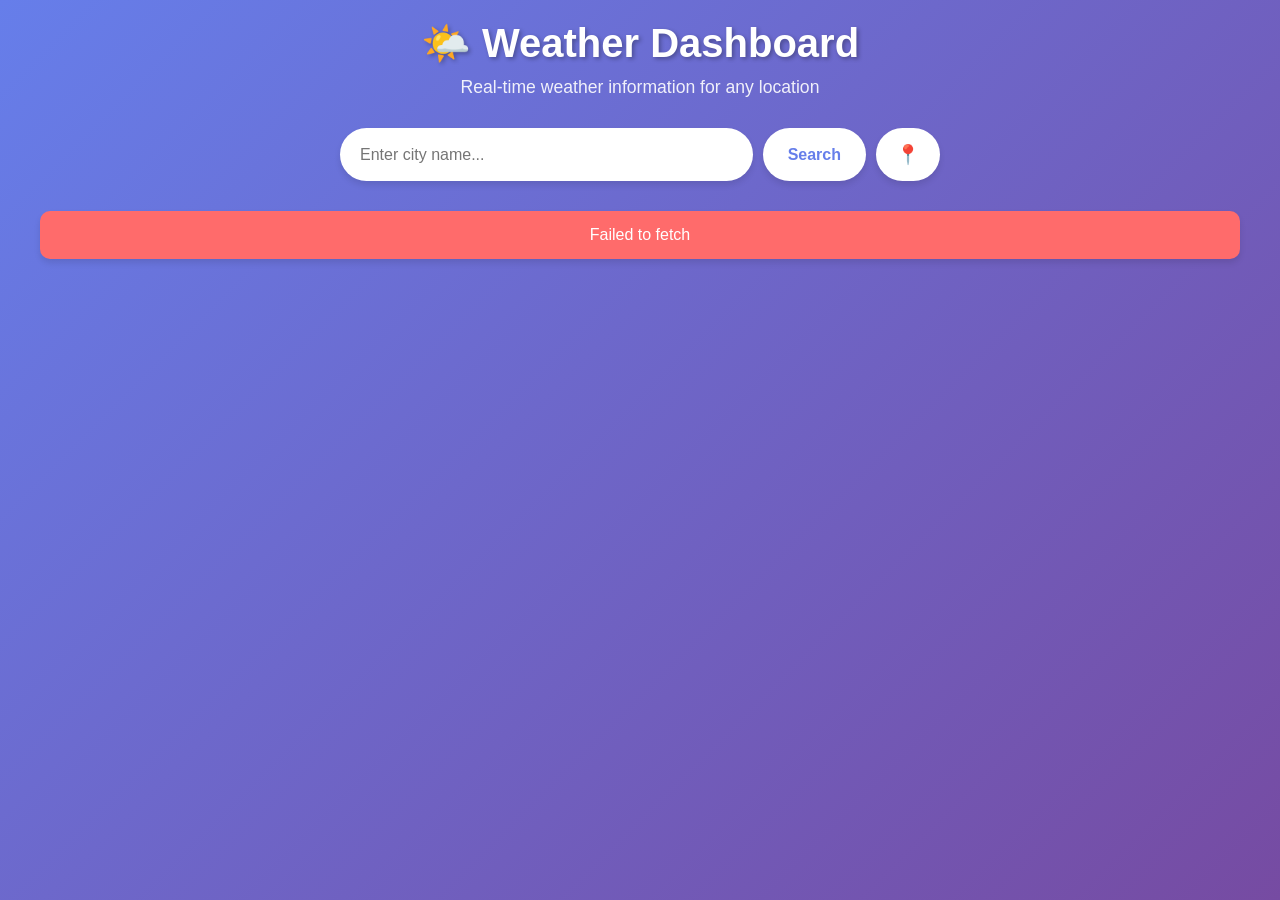
==== index.html @ ef3c66d3 "Title: Implement Weather Web Application with Free API Integration Key features implemented: - New ." ====
<!DOCTYPE html>
<html lang="en">
<head>
    <meta charset="UTF-8">
    <meta name="viewport" content="width=device-width, initial-scale=1.0">
    <title>Weather Web App</title>
    <link rel="stylesheet" href="styles.css">
</head>
<body>
    <div class="container">
        <header>
            <h1>🌤️ Weather Dashboard</h1>
            <p class="subtitle">Real-time weather information for any location</p>
        </header>

        <div class="search-section">
            <div class="search-box">
                <input type="text" id="locationInput" placeholder="Enter city name..." />
                <button id="searchBtn">Search</button>
                <button id="locationBtn" title="Use my location">📍</button>
            </div>
        </div>

        <div id="loading" class="loading hidden">
            <div class="spinner"></div>
            <p>Loading weather data...</p>
        </div>

        <div id="error" class="error-message hidden"></div>

        <div id="weatherData" class="weather-data hidden">
            <!-- Current Weather -->
            <section class="current-weather">
                <h2>Current Weather</h2>
                <div class="weather-card main">
                    <div class="location-info">
                        <h3 id="cityName">--</h3>
                        <p id="countryCode">--</p>
                        <p id="localTime">--</p>
                    </div>
                    <div class="weather-main">
                        <img id="weatherIcon" src="" alt="Weather icon" />
                        <div class="temperature">
                            <span id="temp">--</span>
                            <span class="unit">°C</span>
                        </div>
                        <p id="weatherDesc">--</p>
                    </div>
                    <div class="weather-details">
                        <div class="detail-item">
                            <span class="icon">🌡️</span>
                            <div>
                                <p>Feels Like</p>
                                <strong id="feelsLike">--°C</strong>
                            </div>
                        </div>
                        <div class="detail-item">
                            <span class="icon">💧</span>
                            <div>
                                <p>Humidity</p>
                                <strong id="humidity">--%</strong>
                            </div>
                        </div>
                        <div class="detail-item">
                            <span class="icon">💨</span>
                            <div>
                                <p>Wind Speed</p>
                                <strong id="windSpeed">-- km/h</strong>
                            </div>
                        </div>
                        <div class="detail-item">
                            <span class="icon">🧭</span>
                            <div>
                                <p>Wind Direction</p>
                                <strong id="windDir">--</strong>
                            </div>
                        </div>
                        <div class="detail-item">
                            <span class="icon">🌫️</span>
                            <div>
                                <p>Visibility</p>
                                <strong id="visibility">-- km</strong>
                            </div>
                        </div>
                        <div class="detail-item">
                            <span class="icon">📊</span>
                            <div>
                                <p>Pressure</p>
                                <strong id="pressure">-- hPa</strong>
                            </div>
                        </div>
                        <div class="detail-item">
                            <span class="icon">☁️</span>
                            <div>
                                <p>Cloudiness</p>
                                <strong id="clouds">--%</strong>
                            </div>
                        </div>
                        <div class="detail-item">
                            <span class="icon">🌅</span>
                            <div>
                                <p>Sunrise</p>
                                <strong id="sunrise">--:--</strong>
                            </div>
                        </div>
                        <div class="detail-item">
                            <span class="icon">🌇</span>
                            <div>
                                <p>Sunset</p>
                                <strong id="sunset">--:--</strong>
                            </div>
                        </div>
                    </div>
                </div>
            </section>

            <!-- Hourly Forecast -->
            <section class="forecast-section">
                <h2>Hourly Forecast (Next 24 Hours)</h2>
                <div class="forecast-container" id="hourlyForecast">
                    <!-- Hourly forecast cards will be inserted here -->
                </div>
            </section>

            <!-- Daily Forecast -->
            <section class="forecast-section">
                <h2>7-Day Forecast</h2>
                <div class="daily-forecast" id="dailyForecast">
                    <!-- Daily forecast cards will be inserted here -->
                </div>
            </section>

            <!-- Air Quality -->
            <section class="air-quality-section">
                <h2>Air Quality</h2>
                <div class="weather-card">
                    <div class="aqi-display">
                        <div class="aqi-value" id="aqiValue">--</div>
                        <div class="aqi-info">
                            <p id="aqiCategory">--</p>
                            <p id="aqiDescription">--</p>
                        </div>
                    </div>
                    <div class="pollutants">
                        <div class="pollutant">
                            <span>PM2.5</span>
                            <strong id="pm25">-- μg/m³</strong>
                        </div>
                        <div class="pollutant">
                            <span>PM10</span>
                            <strong id="pm10">-- μg/m³</strong>
                        </div>
                        <div class="pollutant">
                            <span>O₃</span>
                            <strong id="o3">-- μg/m³</strong>
                        </div>
                        <div class="pollutant">
                            <span>NO₂</span>
                            <strong id="no2">-- μg/m³</strong>
                        </div>
                        <div class="pollutant">
                            <span>SO₂</span>
                            <strong id="so2">-- μg/m³</strong>
                        </div>
                        <div class="pollutant">
                            <span>CO</span>
                            <strong id="co">-- μg/m³</strong>
                        </div>
                    </div>
                </div>
            </section>
        </div>
    </div>

    <script src="app.js"></script>
</body>
</html>
---- styles.css ----
* {
    margin: 0;
    padding: 0;
    box-sizing: border-box;
}

body {
    font-family: 'Segoe UI', Tahoma, Geneva, Verdana, sans-serif;
    background: linear-gradient(135deg, #667eea 0%, #764ba2 100%);
    min-height: 100vh;
    padding: 20px;
    color: #333;
}

.container {
    max-width: 1200px;
    margin: 0 auto;
}

header {
    text-align: center;
    color: white;
    margin-bottom: 30px;
}

header h1 {
    font-size: 2.5rem;
    margin-bottom: 10px;
    text-shadow: 2px 2px 4px rgba(0, 0, 0, 0.3);
}

.subtitle {
    font-size: 1.1rem;
    opacity: 0.9;
}

.search-section {
    margin-bottom: 30px;
}

.search-box {
    display: flex;
    gap: 10px;
    max-width: 600px;
    margin: 0 auto;
}

#locationInput {
    flex: 1;
    padding: 15px 20px;
    border: none;
    border-radius: 50px;
    font-size: 1rem;
    outline: none;
    box-shadow: 0 4px 6px rgba(0, 0, 0, 0.1);
}

#locationInput:focus {
    box-shadow: 0 6px 12px rgba(0, 0, 0, 0.15);
}

#searchBtn, #locationBtn {
    padding: 15px 25px;
    border: none;
    border-radius: 50px;
    background: white;
    color: #667eea;
    font-size: 1rem;
    font-weight: bold;
    cursor: pointer;
    transition: all 0.3s ease;
    box-shadow: 0 4px 6px rgba(0, 0, 0, 0.1);
}

#searchBtn:hover, #locationBtn:hover {
    transform: translateY(-2px);
    box-shadow: 0 6px 12px rgba(0, 0, 0, 0.15);
}

#locationBtn {
    padding: 15px 20px;
    font-size: 1.2rem;
}

.loading {
    text-align: center;
    color: white;
    padding: 40px;
}

.spinner {
    width: 50px;
    height: 50px;
    border: 5px solid rgba(255, 255, 255, 0.3);
    border-top-color: white;
    border-radius: 50%;
    animation: spin 1s linear infinite;
    margin: 0 auto 20px;
}

@keyframes spin {
    to { transform: rotate(360deg); }
}

.error-message {
    background: #ff6b6b;
    color: white;
    padding: 15px 20px;
    border-radius: 10px;
    text-align: center;
    margin-bottom: 20px;
    box-shadow: 0 4px 6px rgba(0, 0, 0, 0.1);
}

.hidden {
    display: none !important;
}

.weather-data {
    animation: fadeIn 0.5s ease-in;
}

@keyframes fadeIn {
    from {
        opacity: 0;
        transform: translateY(20px);
    }
    to {
        opacity: 1;
        transform: translateY(0);
    }
}

section {
    margin-bottom: 30px;
}

h2 {
    color: white;
    margin-bottom: 15px;
    font-size: 1.5rem;
    text-shadow: 1px 1px 2px rgba(0, 0, 0, 0.2);
}

.weather-card {
    background: white;
    border-radius: 15px;
    padding: 25px;
    box-shadow: 0 8px 16px rgba(0, 0, 0, 0.2);
}

.weather-card.main {
    display: grid;
    grid-template-columns: 1fr 1fr;
    gap: 20px;
}

.location-info h3 {
    font-size: 1.8rem;
    color: #667eea;
    margin-bottom: 5px;
}

.location-info p {
    color: #666;
    font-size: 0.9rem;
}

.weather-main {
    text-align: center;
    display: flex;
    flex-direction: column;
    align-items: center;
    justify-content: center;
}

.weather-main img {
    width: 100px;
    height: 100px;
}

.temperature {
    font-size: 3rem;
    font-weight: bold;
    color: #333;
}

.temperature .unit {
    font-size: 1.5rem;
    vertical-align: super;
}

#weatherDesc {
    text-transform: capitalize;
    color: #666;
    margin-top: 10px;
}

.weather-details {
    display: grid;
    grid-template-columns: repeat(auto-fit, minmax(150px, 1fr));
    gap: 15px;
    margin-top: 20px;
}

.detail-item {
    display: flex;
    align-items: center;
    gap: 10px;
    padding: 10px;
    background: #f8f9fa;
    border-radius: 10px;
}

.detail-item .icon {
    font-size: 1.5rem;
}

.detail-item p {
    font-size: 0.8rem;
    color: #666;
}

.detail-item strong {
    color: #333;
    font-size: 0.95rem;
}

.forecast-container {
    display: grid;
    grid-template-columns: repeat(auto-fit, minmax(120px, 1fr));
    gap: 15px;
}

.forecast-card {
    background: white;
    border-radius: 10px;
    padding: 15px;
    text-align: center;
    box-shadow: 0 4px 8px rgba(0, 0, 0, 0.1);
}

.forecast-card .time {
    font-size: 0.85rem;
    color: #666;
    margin-bottom: 8px;
}

.forecast-card img {
    width: 50px;
    height: 50px;
}

.forecast-card .temp {
    font-size: 1.2rem;
    font-weight: bold;
    color: #333;
    margin: 8px 0;
}

.forecast-card .desc {
    font-size: 0.75rem;
    color: #666;
    text-transform: capitalize;
}

.daily-forecast {
    display: grid;
    grid-template-columns: repeat(auto-fit, minmax(150px, 1fr));
    gap: 15px;
}

.daily-card {
    background: white;
    border-radius: 10px;
    padding: 15px;
    text-align: center;
    box-shadow: 0 4px 8px rgba(0, 0, 0, 0.1);
}

.daily-card .day {
    font-size: 1rem;
    font-weight: bold;
    color: #667eea;
    margin-bottom: 8px;
}

.daily-card .date {
    font-size: 0.75rem;
    color: #999;
    margin-bottom: 10px;
}

.daily-card img {
    width: 60px;
    height: 60px;
}

.daily-card .temps {
    margin-top: 10px;
}

.daily-card .high {
    font-size: 1.1rem;
    font-weight: bold;
    color: #e74c3c;
}

.daily-card .low {
    font-size: 1rem;
    color: #3498db;
    margin-left: 8px;
}

.daily-card .desc {
    font-size: 0.75rem;
    color: #666;
    text-transform: capitalize;
    margin-top: 5px;
}

.air-quality-section .weather-card {
    display: grid;
    grid-template-columns: 1fr 2fr;
    gap: 20px;
}

.aqi-display {
    display: flex;
    align-items: center;
    gap: 20px;
}

.aqi-value {
    width: 100px;
    height: 100px;
    border-radius: 50%;
    display: flex;
    align-items: center;
    justify-content: center;
    font-size: 2rem;
    font-weight: bold;
    color: white;
    background: #27ae60;
}

.aqi-info p:first-child {
    font-size: 1.2rem;
    font-weight: bold;
    color: #333;
}

.aqi-info p:last-child {
    font-size: 0.85rem;
    color: #666;
}

.pollutants {
    display: grid;
    grid-template-columns: repeat(3, 1fr);
    gap: 10px;
}

.pollutant {
    padding: 10px;
    background: #f8f9fa;
    border-radius: 8px;
    text-align: center;
}

.pollutant span {
    display: block;
    font-size: 0.8rem;
    color: #666;
    margin-bottom: 5px;
}

.pollutant strong {
    font-size: 0.9rem;
    color: #333;
}

@media (max-width: 768px) {
    header h1 {
        font-size: 2rem;
    }

    .search-box {
        flex-wrap: wrap;
    }

    #locationInput {
        width: 100%;
    }

    #searchBtn, #locationBtn {
        flex: 1;
    }

    .weather-card.main {
        grid-template-columns: 1fr;
    }

    .air-quality-section .weather-card {
        grid-template-columns: 1fr;
    }

    .pollutants {
        grid-template-columns: repeat(2, 1fr);
    }
}

@media (max-width: 480px) {
    .weather-details {
        grid-template-columns: repeat(2, 1fr);
    }

    .forecast-container {
        grid-template-columns: repeat(auto-fit, minmax(100px, 1fr));
    }

    .daily-forecast {
        grid-template-columns: repeat(auto-fit, minmax(120px, 1fr));
    }
}
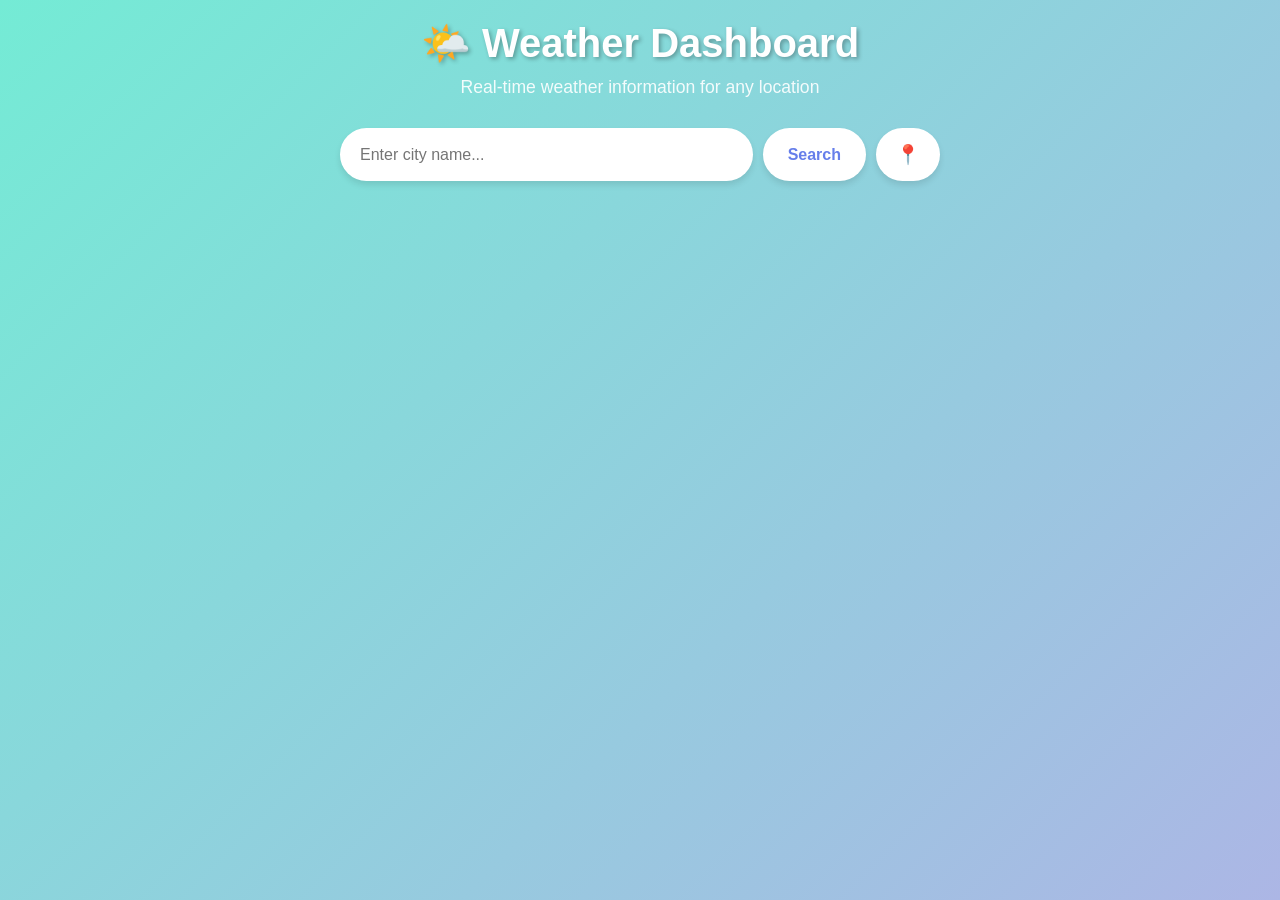
==== commit 9260c30e: "**Dynamic Weather Background Implementation** Key features implemented:  - Added weather background " ====
--- a/index.html
+++ b/index.html
@@ -7,6 +7,9 @@
     <link rel="stylesheet" href="styles.css">
 </head>
 <body>
+    <!-- Weather Background -->
+    <div id="weatherBackground" class="weather-background clear-sky"></div>
+    
     <div class="container">
         <header>
             <h1>🌤️ Weather Dashboard</h1>
--- a/styles.css
+++ b/styles.css
@@ -6,10 +6,136 @@
 
 body {
     font-family: 'Segoe UI', Tahoma, Geneva, Verdana, sans-serif;
-    background: linear-gradient(135deg, #667eea 0%, #764ba2 100%);
     min-height: 100vh;
     padding: 20px;
     color: #333;
+    position: relative;
+    overflow-x: hidden;
+}
+
+/* Weather Background Container */
+.weather-background {
+    position: fixed;
+    top: 0;
+    left: 0;
+    width: 100%;
+    height: 100%;
+    z-index: -1;
+    pointer-events: none;
+    overflow: hidden;
+}
+
+/* Clear Sky Background */
+.weather-background.clear-sky {
+    background: linear-gradient(135deg, #74ebd5 0%, #ACB6E5 100%);
+}
+
+/* Partly Cloudy Background */
+.weather-background.partly-cloudy {
+    background: linear-gradient(135deg, #a1c4fd 0%, #c2e9fb 100%);
+}
+
+/* Overcast/Cloudy Background */
+.weather-background.overcast {
+    background: linear-gradient(135deg, #bdc3c7 0%, #2c3e50 100%);
+}
+
+/* Rainy Background */
+.weather-background.rainy {
+    background: linear-gradient(135deg, #4b6cb7 0%, #182848 100%);
+}
+
+/* Thunderstorm Background */
+.weather-background.thunderstorm {
+    background: linear-gradient(135deg, #232526 0%, #414345 100%);
+}
+
+/* Snowy Background */
+.weather-background.snowy {
+    background: linear-gradient(135deg, #e6dada 0%, #274046 100%);
+}
+
+/* Foggy Background */
+.weather-background.foggy {
+    background: linear-gradient(135deg, #606c88 0%, #3f4c6b 100%);
+}
+
+/* Rain Animation */
+.rain {
+    position: absolute;
+    top: 0;
+    left: 0;
+    width: 100%;
+    height: 100%;
+    pointer-events: none;
+}
+
+.rain-drop {
+    position: absolute;
+    background: rgba(255, 255, 255, 0.4);
+    width: 2px;
+    height: 15px;
+    top: -20px;
+    animation: fall linear infinite;
+}
+
+@keyframes fall {
+    to {
+        transform: translateY(100vh);
+    }
+}
+
+/* Snow Animation */
+.snowflake {
+    position: absolute;
+    background: white;
+    border-radius: 50%;
+    top: -10px;
+    animation: snowfall linear infinite;
+}
+
+@keyframes snowfall {
+    to {
+        transform: translateY(100vh);
+    }
+}
+
+/* Lightning Flash for Thunderstorm */
+.lightning {
+    position: absolute;
+    top: 0;
+    left: 0;
+    width: 100%;
+    height: 100%;
+    background: rgba(255, 255, 255, 0.3);
+    opacity: 0;
+    animation: flash 3s infinite;
+    pointer-events: none;
+}
+
+@keyframes flash {
+    0%, 90%, 100% { opacity: 0; }
+    92%, 94% { opacity: 1; }
+    96% { opacity: 0; }
+    98% { opacity: 0.5; }
+}
+
+/* Clouds Animation for Cloudy Weather */
+.cloud {
+    position: absolute;
+    background: rgba(255, 255, 255, 0.3);
+    border-radius: 50%;
+    filter: blur(20px);
+    animation: float linear infinite;
+}
+
+@keyframes float {
+    from {
+        transform: translateX(-100%);
+    }
+    to {
+        transform: translateX(100vw);
+    }
 }
 
 .container {
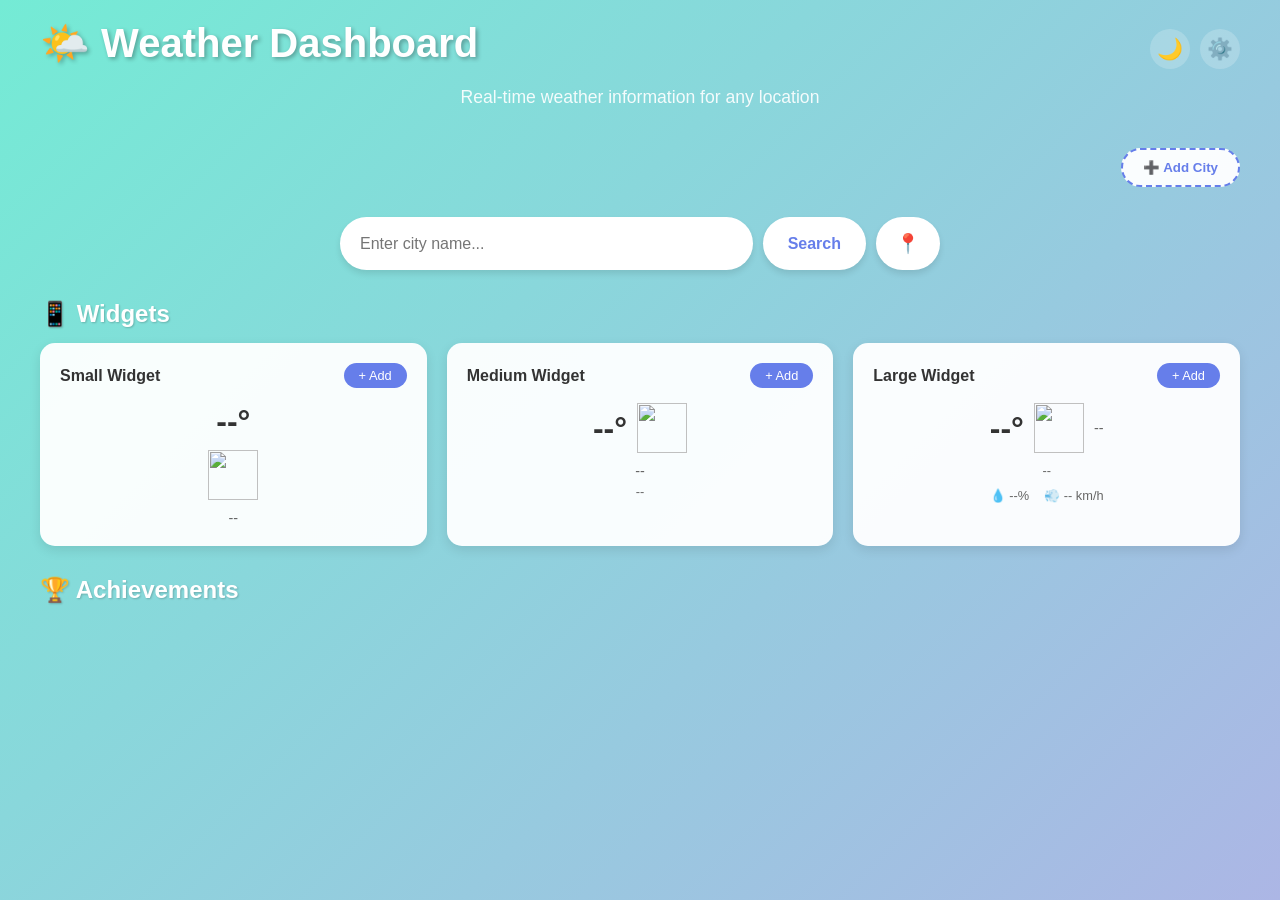
==== commit e25bc26c: "**Enhanced Personalization and User Experience Features** Key features implemented:  - Added dynamic" ====
--- a/index.html
+++ b/index.html
@@ -6,15 +6,29 @@
     <title>Weather Web App</title>
     <link rel="stylesheet" href="styles.css">
 </head>
-<body>
+<body class="light-mode">
     <!-- Weather Background -->
     <div id="weatherBackground" class="weather-background clear-sky"></div>
     
     <div class="container">
         <header>
-            <h1>🌤️ Weather Dashboard</h1>
+            <div class="header-top">
+                <h1>🌤️ Weather Dashboard</h1>
+                <div class="header-actions">
+                    <button id="themeToggle" title="Toggle dark/light mode">🌙</button>
+                    <button id="customizeBtn" title="Customize dashboard">⚙️</button>
+                </div>
+            </div>
             <p class="subtitle">Real-time weather information for any location</p>
         </header>
+
+        <!-- Multi-city Navigation -->
+        <section class="cities-section">
+            <div class="cities-container" id="citiesContainer">
+                <!-- Saved cities will be inserted here -->
+            </div>
+            <button id="addCityBtn" class="add-city-btn" title="Add new city">➕ Add City</button>
+        </section>
 
         <div class="search-section">
             <div class="search-box">
@@ -24,6 +38,74 @@
             </div>
         </div>
 
+        <!-- Customization Panel -->
+        <div id="customizePanel" class="customize-panel hidden">
+            <h3>🎨 Customize Your Dashboard</h3>
+            <p class="customize-hint">Drag and drop cards to reorder, toggle visibility</p>
+            <div class="cards-grid" id="cardsGrid">
+                <!-- Cards for customization will be inserted here -->
+            </div>
+            <div class="customize-actions">
+                <button id="saveCustomizeBtn" class="primary-btn">Save Layout</button>
+                <button id="resetLayoutBtn" class="secondary-btn">Reset to Default</button>
+                <button id="closeCustomizeBtn" class="secondary-btn">Close</button>
+            </div>
+        </div>
+
+        <!-- Widget Preview Section -->
+        <section class="widgets-section" id="widgetsSection">
+            <h2>📱 Widgets</h2>
+            <div class="widgets-container">
+                <div class="widget-card widget-small" data-widget="small">
+                    <div class="widget-header">
+                        <span class="widget-title">Small Widget</span>
+                        <button class="widget-add-btn" data-size="small">+ Add</button>
+                    </div>
+                    <div class="widget-content">
+                        <span class="widget-temp" id="widgetTempSmall">--°</span>
+                        <img class="widget-icon" id="widgetIconSmall" src="" alt="" />
+                        <span class="widget-city" id="widgetCitySmall">--</span>
+                    </div>
+                </div>
+                <div class="widget-card widget-medium" data-widget="medium">
+                    <div class="widget-header">
+                        <span class="widget-title">Medium Widget</span>
+                        <button class="widget-add-btn" data-size="medium">+ Add</button>
+                    </div>
+                    <div class="widget-content">
+                        <div class="widget-main">
+                            <span class="widget-temp" id="widgetTempMedium">--°</span>
+                            <img class="widget-icon" id="widgetIconMedium" src="" alt="" />
+                        </div>
+                        <div class="widget-details">
+                            <span class="widget-city" id="widgetCityMedium">--</span>
+                            <span class="widget-desc" id="widgetDescMedium">--</span>
+                        </div>
+                    </div>
+                </div>
+                <div class="widget-card widget-large" data-widget="large">
+                    <div class="widget-header">
+                        <span class="widget-title">Large Widget</span>
+                        <button class="widget-add-btn" data-size="large">+ Add</button>
+                    </div>
+                    <div class="widget-content">
+                        <div class="widget-main">
+                            <span class="widget-temp" id="widgetTempLarge">--°</span>
+                            <img class="widget-icon" id="widgetIconLarge" src="" alt="" />
+                            <span class="widget-city" id="widgetCityLarge">--</span>
+                        </div>
+                        <div class="widget-details-full">
+                            <span class="widget-desc" id="widgetDescLarge">--</span>
+                            <div class="widget-stats">
+                                <span>💧 <span id="widgetHumidityLarge">--%</span></span>
+                                <span>💨 <span id="widgetWindLarge">-- km/h</span></span>
+                            </div>
+                        </div>
+                    </div>
+                </div>
+            </div>
+        </section>
+
         <div id="loading" class="loading hidden">
             <div class="spinner"></div>
             <p>Loading weather data...</p>
@@ -31,9 +113,17 @@
 
         <div id="error" class="error-message hidden"></div>
 
+        <!-- Achievements/Badges Section -->
+        <section class="achievements-section" id="achievementsSection">
+            <h2>🏆 Achievements</h2>
+            <div class="badges-container" id="badgesContainer">
+                <!-- Badges will be inserted here -->
+            </div>
+        </section>
+
         <div id="weatherData" class="weather-data hidden">
             <!-- Current Weather -->
-            <section class="current-weather">
+            <section class="current-weather card-section" data-card="current">
                 <h2>Current Weather</h2>
                 <div class="weather-card main">
                     <div class="location-info">
@@ -48,6 +138,7 @@
                             <span class="unit">°C</span>
                         </div>
                         <p id="weatherDesc">--</p>
+                        <p class="funny-desc" id="funnyDesc"></p>
                     </div>
                     <div class="weather-details">
                         <div class="detail-item">
@@ -118,7 +209,7 @@
             </section>
 
             <!-- Hourly Forecast -->
-            <section class="forecast-section">
+            <section class="forecast-section card-section" data-card="hourly">
                 <h2>Hourly Forecast (Next 24 Hours)</h2>
                 <div class="forecast-container" id="hourlyForecast">
                     <!-- Hourly forecast cards will be inserted here -->
@@ -126,7 +217,7 @@
             </section>
 
             <!-- Daily Forecast -->
-            <section class="forecast-section">
+            <section class="forecast-section card-section" data-card="daily">
                 <h2>7-Day Forecast</h2>
                 <div class="daily-forecast" id="dailyForecast">
                     <!-- Daily forecast cards will be inserted here -->
@@ -134,7 +225,7 @@
             </section>
 
             <!-- Air Quality -->
-            <section class="air-quality-section">
+            <section class="air-quality-section card-section" data-card="aqi">
                 <h2>Air Quality</h2>
                 <div class="weather-card">
                     <div class="aqi-display">
@@ -175,6 +266,18 @@
         </div>
     </div>
 
+    <!-- Add City Modal -->
+    <div id="addCityModal" class="modal hidden">
+        <div class="modal-content">
+            <h3>🌍 Add New City</h3>
+            <input type="text" id="newCityInput" placeholder="Enter city name..." />
+            <div class="modal-actions">
+                <button id="confirmAddCityBtn" class="primary-btn">Add City</button>
+                <button id="cancelAddCityBtn" class="secondary-btn">Cancel</button>
+            </div>
+        </div>
+    </div>
+
     <script src="app.js"></script>
 </body>
 </html>
--- a/styles.css
+++ b/styles.css
@@ -4,13 +4,35 @@
     box-sizing: border-box;
 }
 
+:root {
+    --bg-primary: #f5f7fa;
+    --text-primary: #333;
+    --text-secondary: #666;
+    --card-bg: rgba(255, 255, 255, 0.95);
+    --shadow-color: rgba(0, 0, 0, 0.1);
+    --header-text: white;
+    --accent-color: #667eea;
+}
+
+body.dark-mode {
+    --bg-primary: #1a1a2e;
+    --text-primary: #eee;
+    --text-secondary: #aaa;
+    --card-bg: rgba(30, 30, 50, 0.95);
+    --shadow-color: rgba(0, 0, 0, 0.3);
+    --header-text: #fff;
+    --accent-color: #a8b4f0;
+}
+
 body {
     font-family: 'Segoe UI', Tahoma, Geneva, Verdana, sans-serif;
     min-height: 100vh;
     padding: 20px;
-    color: #333;
+    color: var(--text-primary);
     position: relative;
     overflow-x: hidden;
+    background: var(--bg-primary);
+    transition: background 0.3s ease, color 0.3s ease;
 }
 
 /* Weather Background Container */
@@ -549,3 +571,522 @@
         grid-template-columns: repeat(auto-fit, minmax(120px, 1fr));
     }
 }
+
+/* Header with theme toggle */
+.header-top {
+    display: flex;
+    justify-content: space-between;
+    align-items: center;
+    margin-bottom: 10px;
+}
+
+.header-actions {
+    display: flex;
+    gap: 10px;
+}
+
+#themeToggle, #customizeBtn {
+    background: rgba(255, 255, 255, 0.2);
+    border: none;
+    border-radius: 50%;
+    width: 40px;
+    height: 40px;
+    font-size: 1.3rem;
+    cursor: pointer;
+    transition: all 0.3s ease;
+    display: flex;
+    align-items: center;
+    justify-content: center;
+}
+
+#themeToggle:hover, #customizeBtn:hover {
+    background: rgba(255, 255, 255, 0.4);
+    transform: scale(1.1);
+}
+
+/* Cities Section - Multi-city navigation */
+.cities-section {
+    display: flex;
+    align-items: center;
+    gap: 15px;
+    margin-bottom: 20px;
+    overflow-x: auto;
+    padding: 10px 0;
+}
+
+.cities-container {
+    display: flex;
+    gap: 10px;
+    flex: 1;
+}
+
+.city-chip {
+    background: var(--card-bg);
+    padding: 10px 20px;
+    border-radius: 25px;
+    cursor: pointer;
+    transition: all 0.3s ease;
+    white-space: nowrap;
+    box-shadow: 0 2px 8px var(--shadow-color);
+    border: 2px solid transparent;
+}
+
+.city-chip:hover {
+    transform: translateY(-2px);
+    box-shadow: 0 4px 12px var(--shadow-color);
+}
+
+.city-chip.active {
+    background: var(--accent-color);
+    color: white;
+    border-color: white;
+}
+
+.city-chip .remove-city {
+    margin-left: 8px;
+    opacity: 0.6;
+    cursor: pointer;
+    font-size: 0.9rem;
+}
+
+.city-chip .remove-city:hover {
+    opacity: 1;
+}
+
+.add-city-btn {
+    background: var(--card-bg);
+    border: 2px dashed var(--accent-color);
+    border-radius: 25px;
+    padding: 10px 20px;
+    cursor: pointer;
+    transition: all 0.3s ease;
+    white-space: nowrap;
+    color: var(--accent-color);
+    font-weight: bold;
+}
+
+.add-city-btn:hover {
+    background: var(--accent-color);
+    color: white;
+}
+
+/* Customize Panel */
+.customize-panel {
+    background: var(--card-bg);
+    border-radius: 15px;
+    padding: 25px;
+    margin-bottom: 30px;
+    box-shadow: 0 8px 16px var(--shadow-color);
+}
+
+.customize-panel h3 {
+    color: var(--text-primary);
+    margin-bottom: 10px;
+}
+
+.customize-hint {
+    color: var(--text-secondary);
+    margin-bottom: 20px;
+    font-size: 0.9rem;
+}
+
+.cards-grid {
+    display: grid;
+    grid-template-columns: repeat(auto-fill, minmax(200px, 1fr));
+    gap: 15px;
+    margin-bottom: 20px;
+}
+
+.card-option {
+    background: var(--bg-primary);
+    border: 2px solid var(--accent-color);
+    border-radius: 10px;
+    padding: 15px;
+    cursor: move;
+    display: flex;
+    justify-content: space-between;
+    align-items: center;
+    transition: all 0.3s ease;
+}
+
+.card-option:hover {
+    transform: translateY(-2px);
+    box-shadow: 0 4px 12px var(--shadow-color);
+}
+
+.card-option.dragging {
+    opacity: 0.5;
+    transform: rotate(5deg);
+}
+
+.card-option input[type="checkbox"] {
+    width: 20px;
+    height: 20px;
+    cursor: pointer;
+}
+
+.customize-actions {
+    display: flex;
+    gap: 10px;
+    justify-content: center;
+}
+
+.primary-btn, .secondary-btn {
+    padding: 12px 25px;
+    border-radius: 25px;
+    border: none;
+    cursor: pointer;
+    font-weight: bold;
+    transition: all 0.3s ease;
+}
+
+.primary-btn {
+    background: var(--accent-color);
+    color: white;
+}
+
+.primary-btn:hover {
+    transform: translateY(-2px);
+    box-shadow: 0 4px 12px var(--shadow-color);
+}
+
+.secondary-btn {
+    background: var(--bg-primary);
+    color: var(--text-primary);
+    border: 2px solid var(--accent-color);
+}
+
+.secondary-btn:hover {
+    background: var(--accent-color);
+    color: white;
+}
+
+/* Widgets Section */
+.widgets-section {
+    margin-bottom: 30px;
+}
+
+.widgets-container {
+    display: grid;
+    grid-template-columns: repeat(auto-fit, minmax(250px, 1fr));
+    gap: 20px;
+}
+
+.widget-card {
+    background: var(--card-bg);
+    border-radius: 15px;
+    padding: 20px;
+    box-shadow: 0 4px 12px var(--shadow-color);
+    transition: all 0.3s ease;
+}
+
+.widget-card:hover {
+    transform: translateY(-5px);
+    box-shadow: 0 8px 20px var(--shadow-color);
+}
+
+.widget-header {
+    display: flex;
+    justify-content: space-between;
+    align-items: center;
+    margin-bottom: 15px;
+}
+
+.widget-title {
+    font-weight: bold;
+    color: var(--text-primary);
+}
+
+.widget-add-btn {
+    background: var(--accent-color);
+    color: white;
+    border: none;
+    border-radius: 15px;
+    padding: 5px 15px;
+    cursor: pointer;
+    font-size: 0.8rem;
+    transition: all 0.3s ease;
+}
+
+.widget-add-btn:hover {
+    transform: scale(1.1);
+}
+
+.widget-content {
+    display: flex;
+    flex-direction: column;
+    align-items: center;
+    gap: 10px;
+}
+
+.widget-temp {
+    font-size: 2rem;
+    font-weight: bold;
+    color: var(--text-primary);
+}
+
+.widget-icon {
+    width: 50px;
+    height: 50px;
+}
+
+.widget-city {
+    color: var(--text-secondary);
+    font-size: 0.9rem;
+}
+
+.widget-desc {
+    color: var(--text-secondary);
+    font-size: 0.8rem;
+}
+
+.widget-main {
+    display: flex;
+    align-items: center;
+    gap: 10px;
+}
+
+.widget-details {
+    display: flex;
+    flex-direction: column;
+    align-items: center;
+    gap: 5px;
+}
+
+.widget-details-full {
+    display: flex;
+    flex-direction: column;
+    align-items: center;
+    gap: 10px;
+    width: 100%;
+}
+
+.widget-stats {
+    display: flex;
+    gap: 15px;
+    font-size: 0.8rem;
+    color: var(--text-secondary);
+}
+
+/* Achievements Section */
+.achievements-section {
+    margin-bottom: 30px;
+}
+
+.badges-container {
+    display: flex;
+    flex-wrap: wrap;
+    gap: 15px;
+}
+
+.badge {
+    background: var(--card-bg);
+    border-radius: 50%;
+    width: 80px;
+    height: 80px;
+    display: flex;
+    flex-direction: column;
+    align-items: center;
+    justify-content: center;
+    box-shadow: 0 4px 12px var(--shadow-color);
+    transition: all 0.3s ease;
+    position: relative;
+}
+
+.badge.locked {
+    opacity: 0.4;
+    filter: grayscale(100%);
+}
+
+.badge:hover {
+    transform: scale(1.1) rotate(5deg);
+}
+
+.badge-icon {
+    font-size: 2rem;
+}
+
+.badge-name {
+    font-size: 0.6rem;
+    color: var(--text-secondary);
+    text-align: center;
+    margin-top: 5px;
+}
+
+.badge-tooltip {
+    position: absolute;
+    bottom: -40px;
+    left: 50%;
+    transform: translateX(-50%);
+    background: var(--card-bg);
+    padding: 8px 12px;
+    border-radius: 8px;
+    font-size: 0.75rem;
+    white-space: nowrap;
+    box-shadow: 0 4px 12px var(--shadow-color);
+    opacity: 0;
+    pointer-events: none;
+    transition: opacity 0.3s ease;
+}
+
+.badge:hover .badge-tooltip {
+    opacity: 1;
+}
+
+/* Funny Description */
+.funny-desc {
+    font-style: italic;
+    color: var(--text-secondary);
+    margin-top: 10px;
+    font-size: 0.9rem;
+}
+
+/* Modal */
+.modal {
+    position: fixed;
+    top: 0;
+    left: 0;
+    width: 100%;
+    height: 100%;
+    background: rgba(0, 0, 0, 0.5);
+    display: flex;
+    align-items: center;
+    justify-content: center;
+    z-index: 1000;
+}
+
+.modal-content {
+    background: var(--card-bg);
+    border-radius: 15px;
+    padding: 30px;
+    max-width: 400px;
+    width: 90%;
+    box-shadow: 0 8px 32px var(--shadow-color);
+}
+
+.modal-content h3 {
+    color: var(--text-primary);
+    margin-bottom: 20px;
+}
+
+.modal-content input {
+    width: 100%;
+    padding: 12px 20px;
+    border: 2px solid var(--accent-color);
+    border-radius: 25px;
+    font-size: 1rem;
+    margin-bottom: 20px;
+    background: var(--bg-primary);
+    color: var(--text-primary);
+}
+
+.modal-actions {
+    display: flex;
+    gap: 10px;
+    justify-content: center;
+}
+
+/* Card sections for customization */
+.card-section {
+    transition: all 0.3s ease;
+}
+
+.card-section.hidden-card {
+    display: none;
+}
+
+/* Update weather card styles to use CSS variables */
+.weather-card {
+    background: var(--card-bg);
+    border-radius: 15px;
+    padding: 25px;
+    box-shadow: 0 8px 16px var(--shadow-color);
+}
+
+h2 {
+    color: var(--header-text);
+}
+
+.detail-item {
+    background: var(--bg-primary);
+}
+
+.detail-item p {
+    color: var(--text-secondary);
+}
+
+.detail-item strong {
+    color: var(--text-primary);
+}
+
+.forecast-card {
+    background: var(--card-bg);
+}
+
+.forecast-card .time {
+    color: var(--text-secondary);
+}
+
+.forecast-card .temp {
+    color: var(--text-primary);
+}
+
+.forecast-card .desc {
+    color: var(--text-secondary);
+}
+
+.daily-card {
+    background: var(--card-bg);
+}
+
+.daily-card .day {
+    color: var(--accent-color);
+}
+
+.daily-card .date {
+    color: var(--text-secondary);
+}
+
+.daily-card .desc {
+    color: var(--text-secondary);
+}
+
+.pollutant {
+    background: var(--bg-primary);
+}
+
+.pollutant span {
+    color: var(--text-secondary);
+}
+
+.pollutant strong {
+    color: var(--text-primary);
+}
+
+.aqi-info p:first-child {
+    color: var(--text-primary);
+}
+
+.aqi-info p:last-child {
+    color: var(--text-secondary);
+}
+
+/* Responsive adjustments */
+@media (max-width: 768px) {
+    .header-top {
+        flex-direction: column;
+        gap: 10px;
+    }
+    
+    .cities-section {
+        flex-wrap: wrap;
+    }
+    
+    .widgets-container {
+        grid-template-columns: 1fr;
+    }
+    
+    .cards-grid {
+        grid-template-columns: 1fr;
+    }
+}
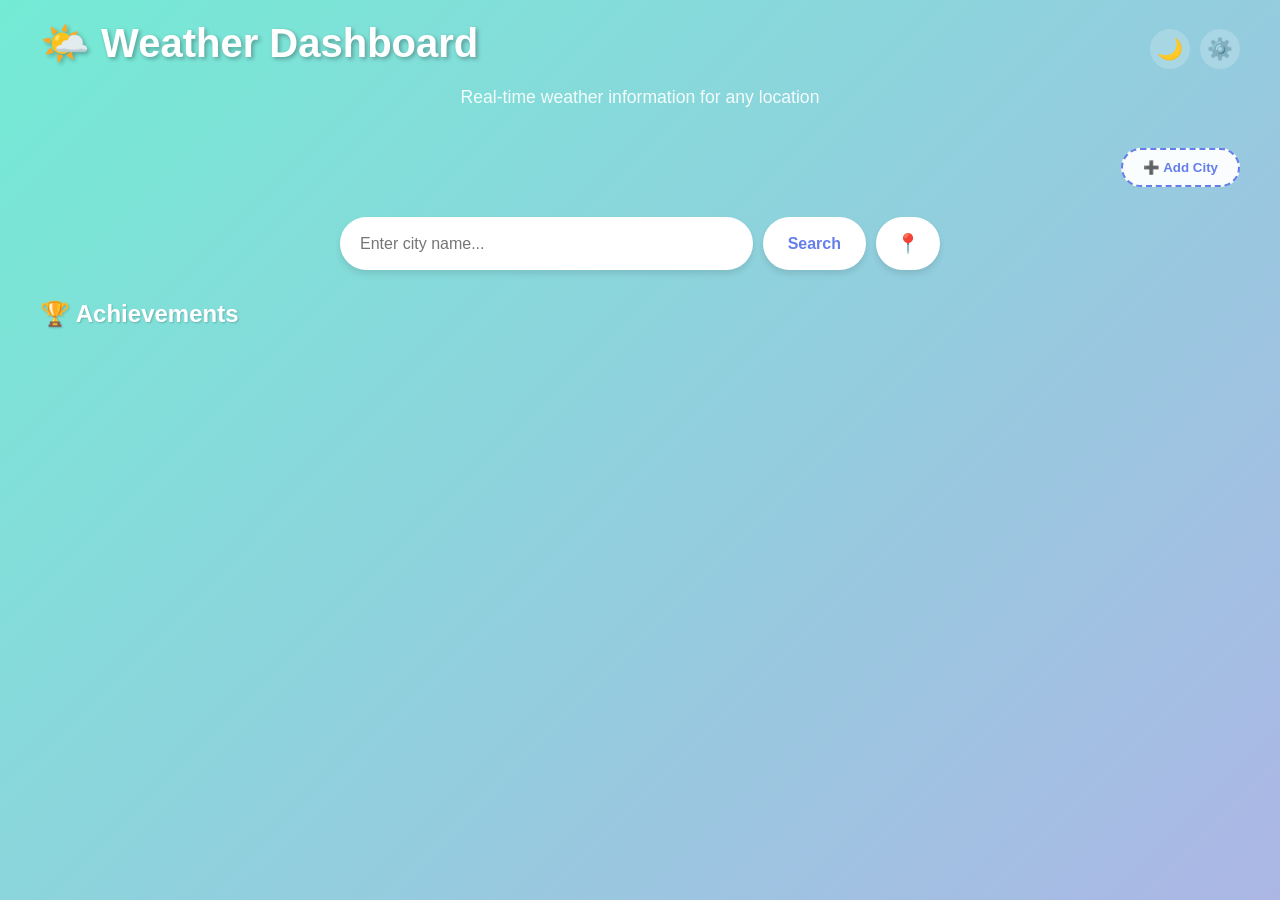
==== commit a8da956b: "Remove broken widget feature from weather dashboard Key features implemented: - Removed non-function" ====
--- a/index.html
+++ b/index.html
@@ -5,6 +5,10 @@
     <meta name="viewport" content="width=device-width, initial-scale=1.0">
     <title>Weather Web App</title>
     <link rel="stylesheet" href="styles.css">
+    <!-- Leaflet CSS for interactive maps -->
+    <link rel="stylesheet" href="https://unpkg.com/leaflet@1.9.4/dist/leaflet.css" />
+    <!-- Chart.js for trend charts -->
+    <script src="https://cdn.jsdelivr.net/npm/chart.js"></script>
 </head>
 <body class="light-mode">
     <!-- Weather Background -->
@@ -52,60 +56,6 @@
             </div>
         </div>
 
-        <!-- Widget Preview Section -->
-        <section class="widgets-section" id="widgetsSection">
-            <h2>📱 Widgets</h2>
-            <div class="widgets-container">
-                <div class="widget-card widget-small" data-widget="small">
-                    <div class="widget-header">
-                        <span class="widget-title">Small Widget</span>
-                        <button class="widget-add-btn" data-size="small">+ Add</button>
-                    </div>
-                    <div class="widget-content">
-                        <span class="widget-temp" id="widgetTempSmall">--°</span>
-                        <img class="widget-icon" id="widgetIconSmall" src="" alt="" />
-                        <span class="widget-city" id="widgetCitySmall">--</span>
-                    </div>
-                </div>
-                <div class="widget-card widget-medium" data-widget="medium">
-                    <div class="widget-header">
-                        <span class="widget-title">Medium Widget</span>
-                        <button class="widget-add-btn" data-size="medium">+ Add</button>
-                    </div>
-                    <div class="widget-content">
-                        <div class="widget-main">
-                            <span class="widget-temp" id="widgetTempMedium">--°</span>
-                            <img class="widget-icon" id="widgetIconMedium" src="" alt="" />
-                        </div>
-                        <div class="widget-details">
-                            <span class="widget-city" id="widgetCityMedium">--</span>
-                            <span class="widget-desc" id="widgetDescMedium">--</span>
-                        </div>
-                    </div>
-                </div>
-                <div class="widget-card widget-large" data-widget="large">
-                    <div class="widget-header">
-                        <span class="widget-title">Large Widget</span>
-                        <button class="widget-add-btn" data-size="large">+ Add</button>
-                    </div>
-                    <div class="widget-content">
-                        <div class="widget-main">
-                            <span class="widget-temp" id="widgetTempLarge">--°</span>
-                            <img class="widget-icon" id="widgetIconLarge" src="" alt="" />
-                            <span class="widget-city" id="widgetCityLarge">--</span>
-                        </div>
-                        <div class="widget-details-full">
-                            <span class="widget-desc" id="widgetDescLarge">--</span>
-                            <div class="widget-stats">
-                                <span>💧 <span id="widgetHumidityLarge">--%</span></span>
-                                <span>💨 <span id="widgetWindLarge">-- km/h</span></span>
-                            </div>
-                        </div>
-                    </div>
-                </div>
-            </div>
-        </section>
-
         <div id="loading" class="loading hidden">
             <div class="spinner"></div>
             <p>Loading weather data...</p>
@@ -263,6 +213,38 @@
                     </div>
                 </div>
             </section>
+
+            <!-- Interactive Radar Map -->
+            <section class="radar-map-section card-section" data-card="radar">
+                <h2>🗺️ Interactive Weather Map</h2>
+                <div class="map-controls">
+                    <button class="map-layer-btn active" data-layer="precipitation">🌧️ Precipitation</button>
+                    <button class="map-layer-btn" data-layer="temperature">🌡️ Temperature</button>
+                    <button class="map-layer-btn" data-layer="wind">💨 Wind</button>
+                    <button class="map-layer-btn" data-layer="clouds">☁️ Cloud Cover</button>
+                    <button class="map-layer-btn" data-layer="lightning">⚡ Lightning</button>
+                    <button class="map-layer-btn" data-layer="snowfall">❄️ Snowfall</button>
+                </div>
+                <div id="weatherMap" class="weather-map"></div>
+                <p class="map-hint">Pinch to zoom, drag to pan. Click markers for details.</p>
+            </section>
+
+            <!-- Trend Charts -->
+            <section class="trend-charts-section card-section" data-card="charts">
+                <h2>📈 Weather Trends</h2>
+                <div class="chart-tabs">
+                    <button class="chart-tab-btn active" data-chart="temperature">Temperature</button>
+                    <button class="chart-tab-btn" data-chart="precipitation">Precipitation</button>
+                    <button class="chart-tab-btn" data-chart="wind">Wind Speed</button>
+                </div>
+                <div class="chart-container">
+                    <canvas id="weatherChart"></canvas>
+                </div>
+                <div class="chart-timeframe">
+                    <button class="timeframe-btn active" data-hours="24">24 Hours</button>
+                    <button class="timeframe-btn" data-hours="168">7 Days</button>
+                </div>
+            </section>
         </div>
     </div>
 
@@ -278,6 +260,8 @@
         </div>
     </div>
 
+    <!-- Leaflet JS for interactive maps -->
+    <script src="https://unpkg.com/leaflet@1.9.4/dist/leaflet.js"></script>
     <script src="app.js"></script>
 </body>
 </html>
--- a/styles.css
+++ b/styles.css
@@ -759,113 +759,6 @@
 .secondary-btn:hover {
     background: var(--accent-color);
     color: white;
-}
-
-/* Widgets Section */
-.widgets-section {
-    margin-bottom: 30px;
-}
-
-.widgets-container {
-    display: grid;
-    grid-template-columns: repeat(auto-fit, minmax(250px, 1fr));
-    gap: 20px;
-}
-
-.widget-card {
-    background: var(--card-bg);
-    border-radius: 15px;
-    padding: 20px;
-    box-shadow: 0 4px 12px var(--shadow-color);
-    transition: all 0.3s ease;
-}
-
-.widget-card:hover {
-    transform: translateY(-5px);
-    box-shadow: 0 8px 20px var(--shadow-color);
-}
-
-.widget-header {
-    display: flex;
-    justify-content: space-between;
-    align-items: center;
-    margin-bottom: 15px;
-}
-
-.widget-title {
-    font-weight: bold;
-    color: var(--text-primary);
-}
-
-.widget-add-btn {
-    background: var(--accent-color);
-    color: white;
-    border: none;
-    border-radius: 15px;
-    padding: 5px 15px;
-    cursor: pointer;
-    font-size: 0.8rem;
-    transition: all 0.3s ease;
-}
-
-.widget-add-btn:hover {
-    transform: scale(1.1);
-}
-
-.widget-content {
-    display: flex;
-    flex-direction: column;
-    align-items: center;
-    gap: 10px;
-}
-
-.widget-temp {
-    font-size: 2rem;
-    font-weight: bold;
-    color: var(--text-primary);
-}
-
-.widget-icon {
-    width: 50px;
-    height: 50px;
-}
-
-.widget-city {
-    color: var(--text-secondary);
-    font-size: 0.9rem;
-}
-
-.widget-desc {
-    color: var(--text-secondary);
-    font-size: 0.8rem;
-}
-
-.widget-main {
-    display: flex;
-    align-items: center;
-    gap: 10px;
-}
-
-.widget-details {
-    display: flex;
-    flex-direction: column;
-    align-items: center;
-    gap: 5px;
-}
-
-.widget-details-full {
-    display: flex;
-    flex-direction: column;
-    align-items: center;
-    gap: 10px;
-    width: 100%;
-}
-
-.widget-stats {
-    display: flex;
-    gap: 15px;
-    font-size: 0.8rem;
-    color: var(--text-secondary);
 }
 
 /* Achievements Section */
@@ -1082,11 +975,134 @@
         flex-wrap: wrap;
     }
     
-    .widgets-container {
-        grid-template-columns: 1fr;
-    }
-    
     .cards-grid {
         grid-template-columns: 1fr;
     }
-}
+
+    /* Interactive Radar Map Styles */
+    .radar-map-section {
+        margin-top: 30px;
+    }
+
+    .map-controls {
+        display: flex;
+        flex-wrap: wrap;
+        gap: 10px;
+        margin-bottom: 15px;
+    }
+
+    .map-layer-btn {
+        padding: 8px 16px;
+        border: 2px solid var(--accent-color);
+        background: var(--card-bg);
+        color: var(--text-primary);
+        border-radius: 20px;
+        cursor: pointer;
+        font-size: 14px;
+        transition: all 0.3s ease;
+    }
+
+    .map-layer-btn:hover {
+        background: var(--accent-color);
+        color: white;
+    }
+
+    .map-layer-btn.active {
+        background: var(--accent-color);
+        color: white;
+    }
+
+    .weather-map {
+        width: 100%;
+        height: 500px;
+        border-radius: 15px;
+        overflow: hidden;
+        box-shadow: 0 4px 15px var(--shadow-color);
+    }
+
+    .map-hint {
+        text-align: center;
+        color: var(--text-secondary);
+        font-size: 14px;
+        margin-top: 10px;
+        font-style: italic;
+    }
+
+    /* Trend Charts Styles */
+    .trend-charts-section {
+        margin-top: 30px;
+    }
+
+    .chart-tabs {
+        display: flex;
+        gap: 10px;
+        margin-bottom: 15px;
+        justify-content: center;
+    }
+
+    .chart-tab-btn {
+        padding: 10px 20px;
+        border: 2px solid var(--accent-color);
+        background: var(--card-bg);
+        color: var(--text-primary);
+        border-radius: 25px;
+        cursor: pointer;
+        font-size: 14px;
+        transition: all 0.3s ease;
+    }
+
+    .chart-tab-btn:hover {
+        background: var(--accent-color);
+        color: white;
+    }
+
+    .chart-tab-btn.active {
+        background: var(--accent-color);
+        color: white;
+    }
+
+    .chart-container {
+        position: relative;
+        width: 100%;
+        height: 350px;
+        background: var(--card-bg);
+        border-radius: 15px;
+        padding: 20px;
+        box-shadow: 0 4px 15px var(--shadow-color);
+    }
+
+    .chart-timeframe {
+        display: flex;
+        gap: 10px;
+        margin-top: 15px;
+        justify-content: center;
+    }
+
+    .timeframe-btn {
+        padding: 8px 20px;
+        border: 2px solid var(--accent-color);
+        background: var(--card-bg);
+        color: var(--text-primary);
+        border-radius: 20px;
+        cursor: pointer;
+        font-size: 14px;
+        transition: all 0.3s ease;
+    }
+
+    .timeframe-btn:hover {
+        background: var(--accent-color);
+        color: white;
+    }
+
+    .timeframe-btn.active {
+        background: var(--accent-color);
+        color: white;
+    }
+
+    /* Leaflet map dark mode adjustments */
+    body.dark-mode .leaflet-layer,
+    body.dark-mode .leaflet-control-zoom-in,
+    body.dark-mode .leaflet-control-zoom-out {
+        filter: invert(100%) hue-rotate(180deg) brightness(95%) contrast(90%);
+    }
+}
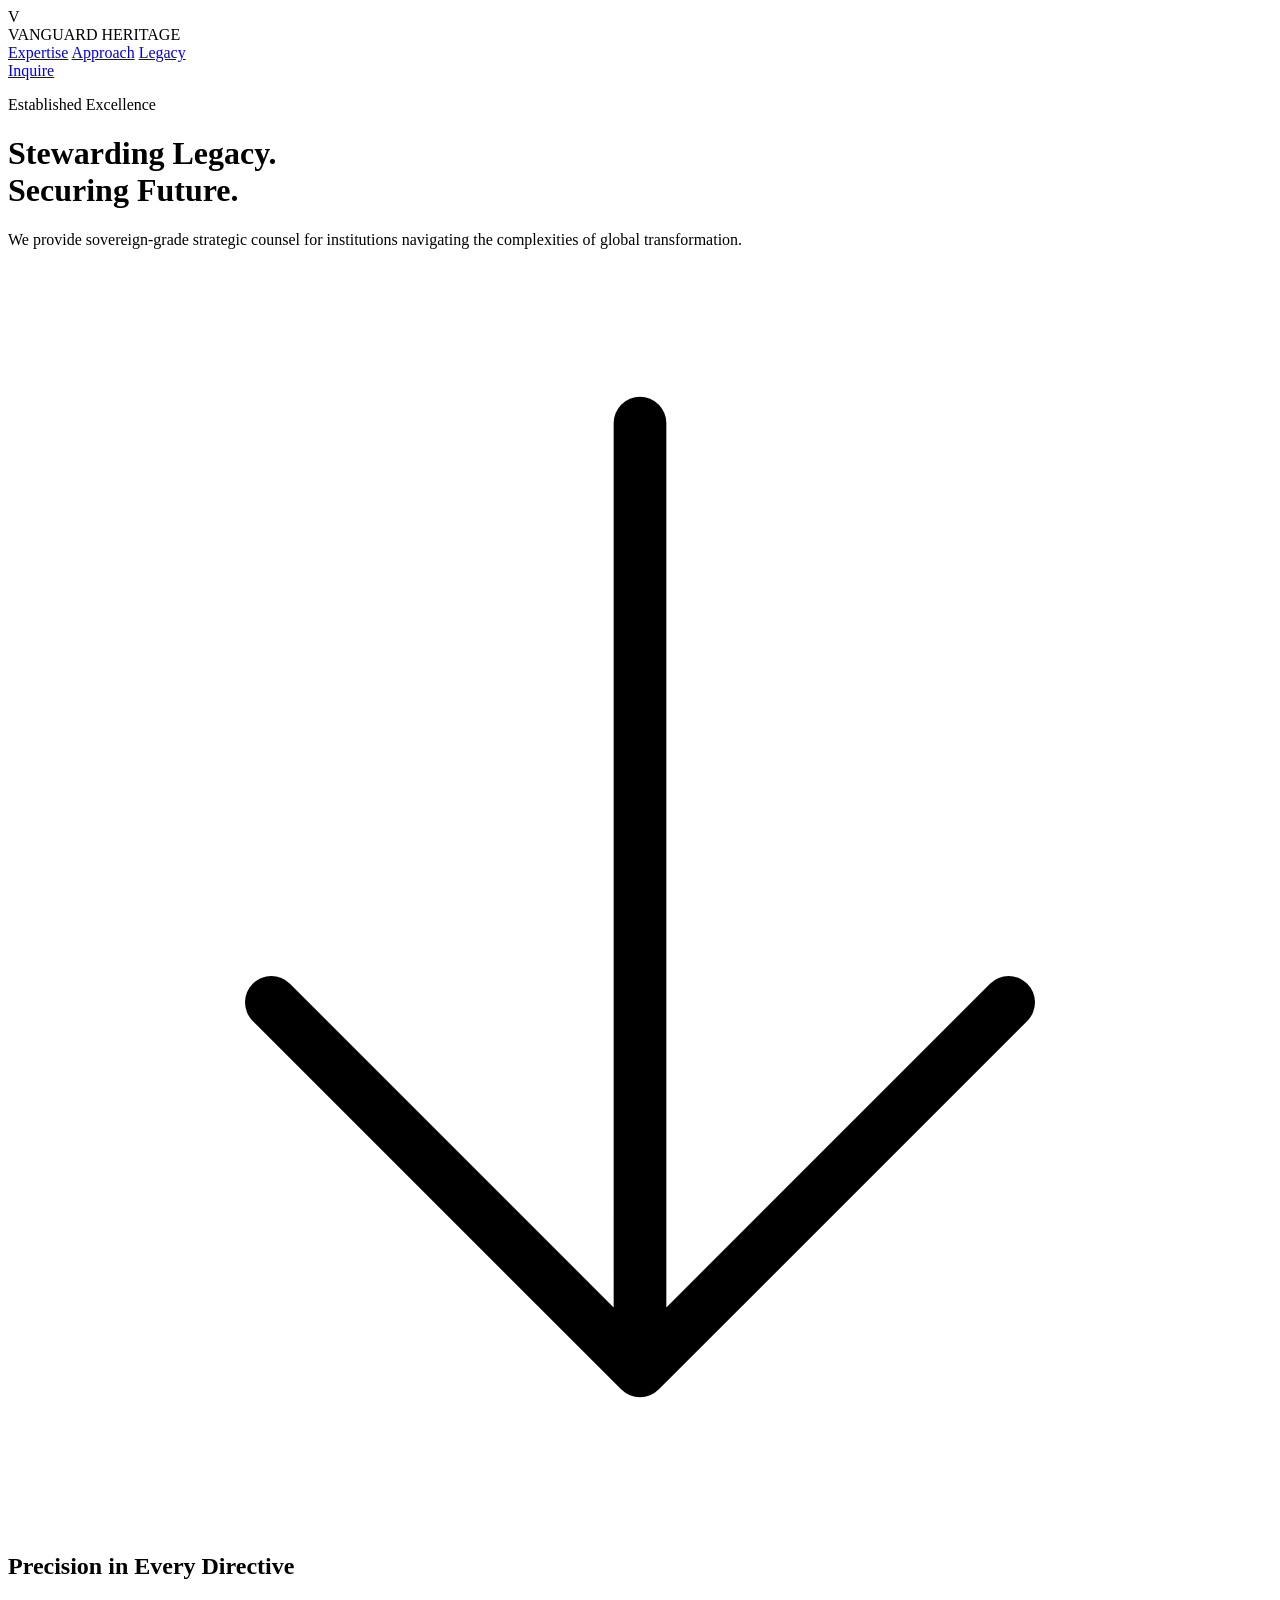
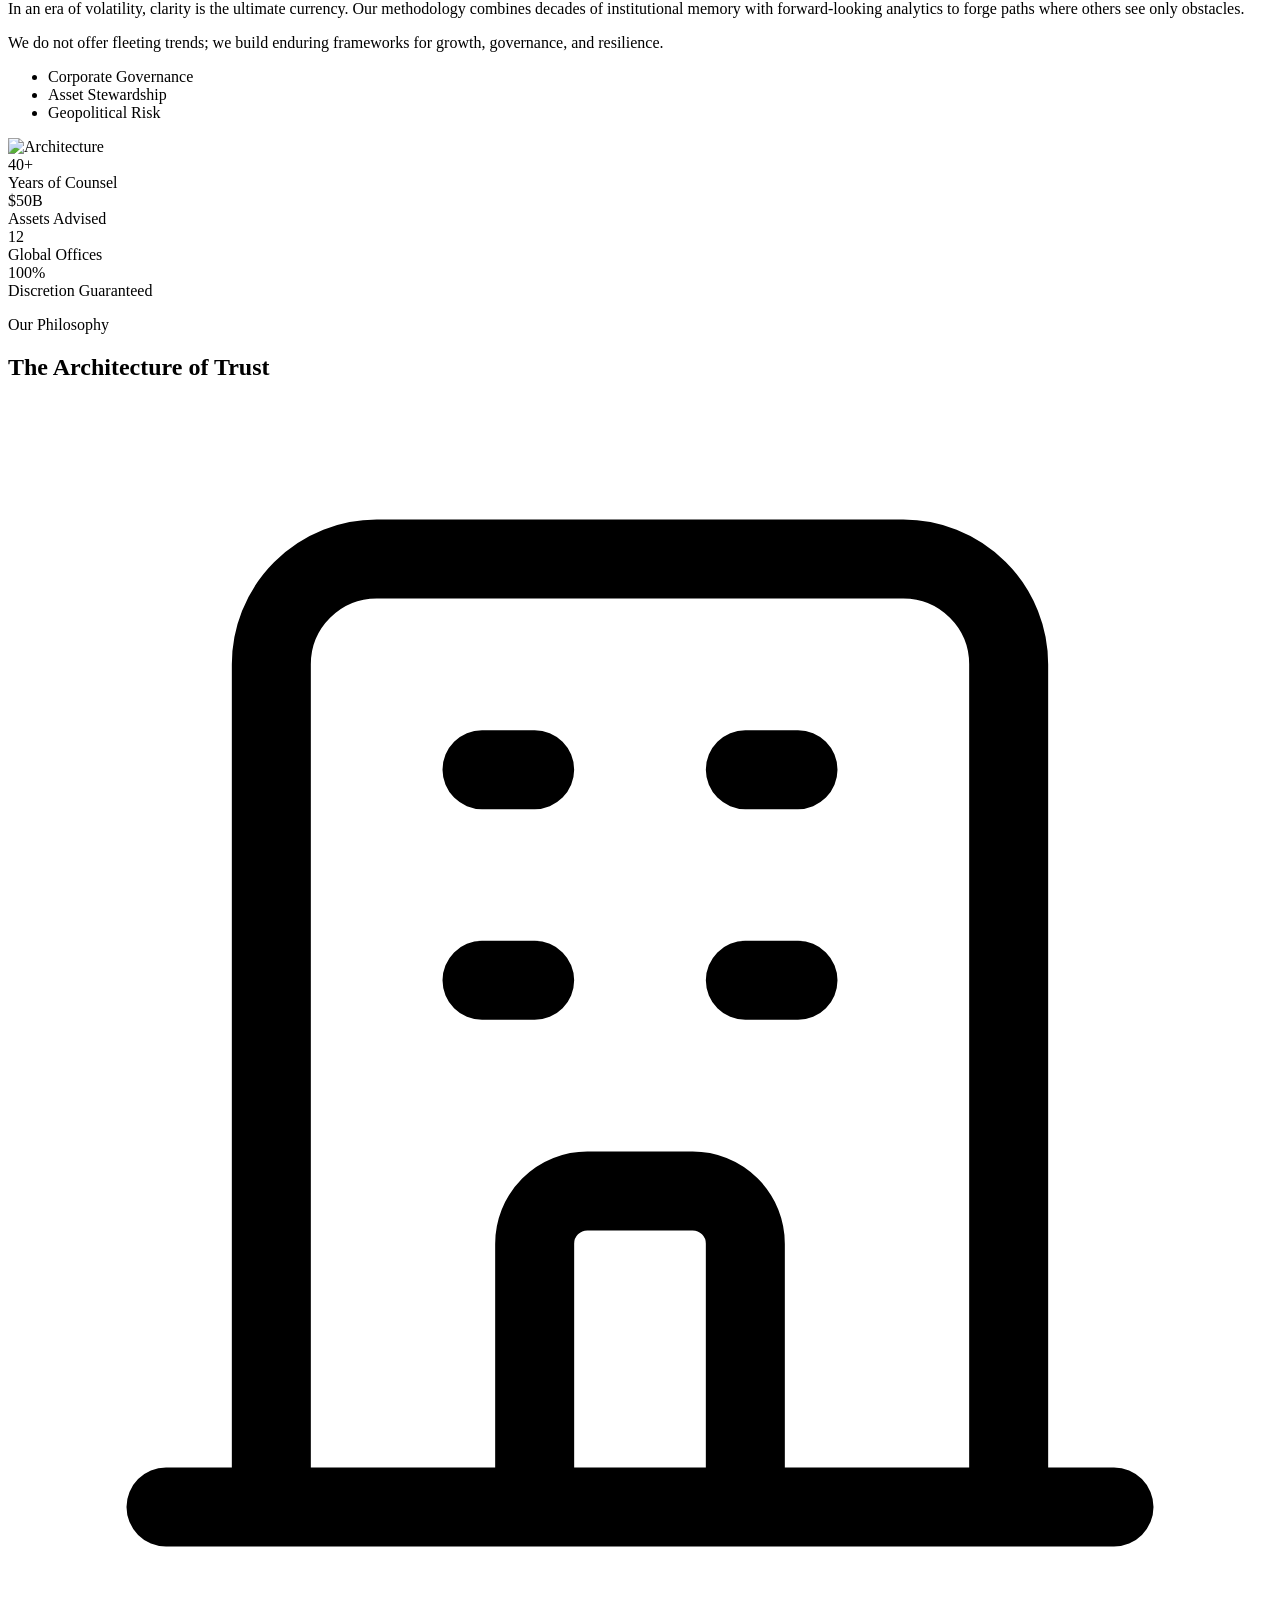
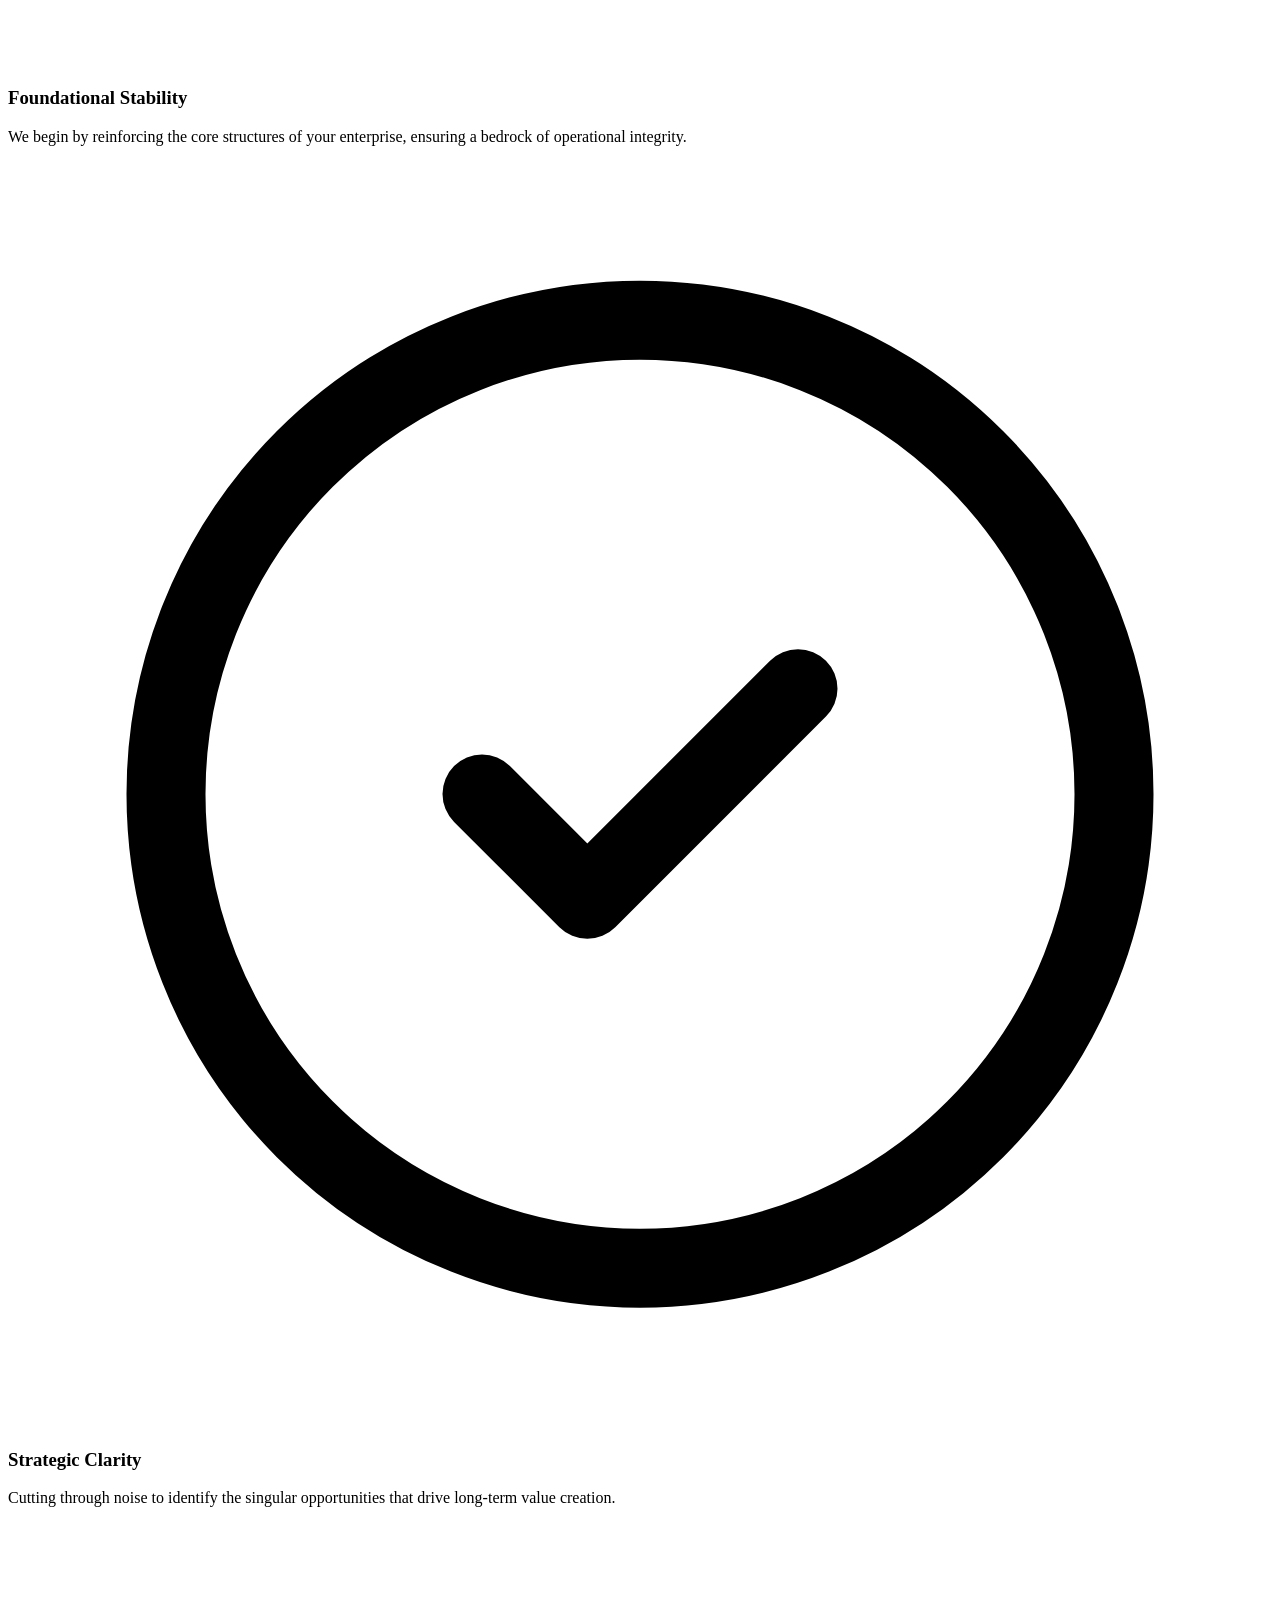
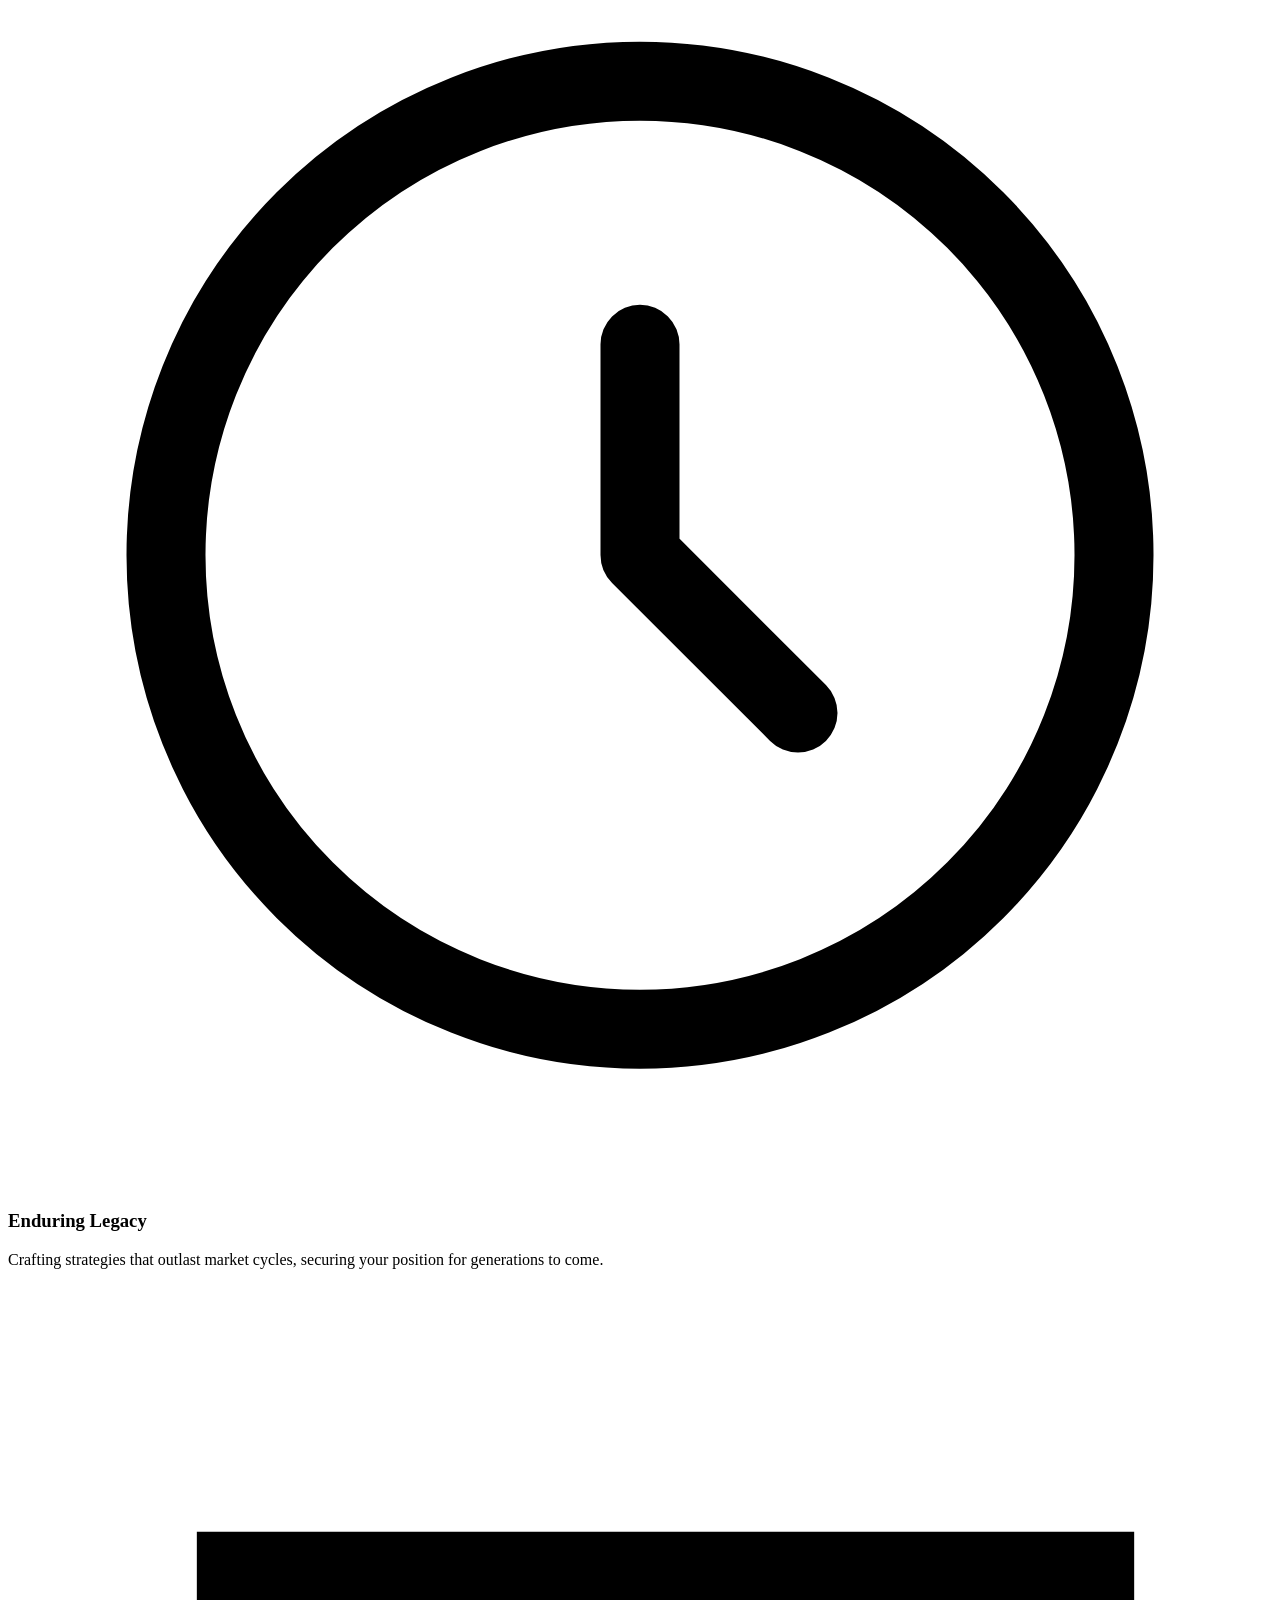
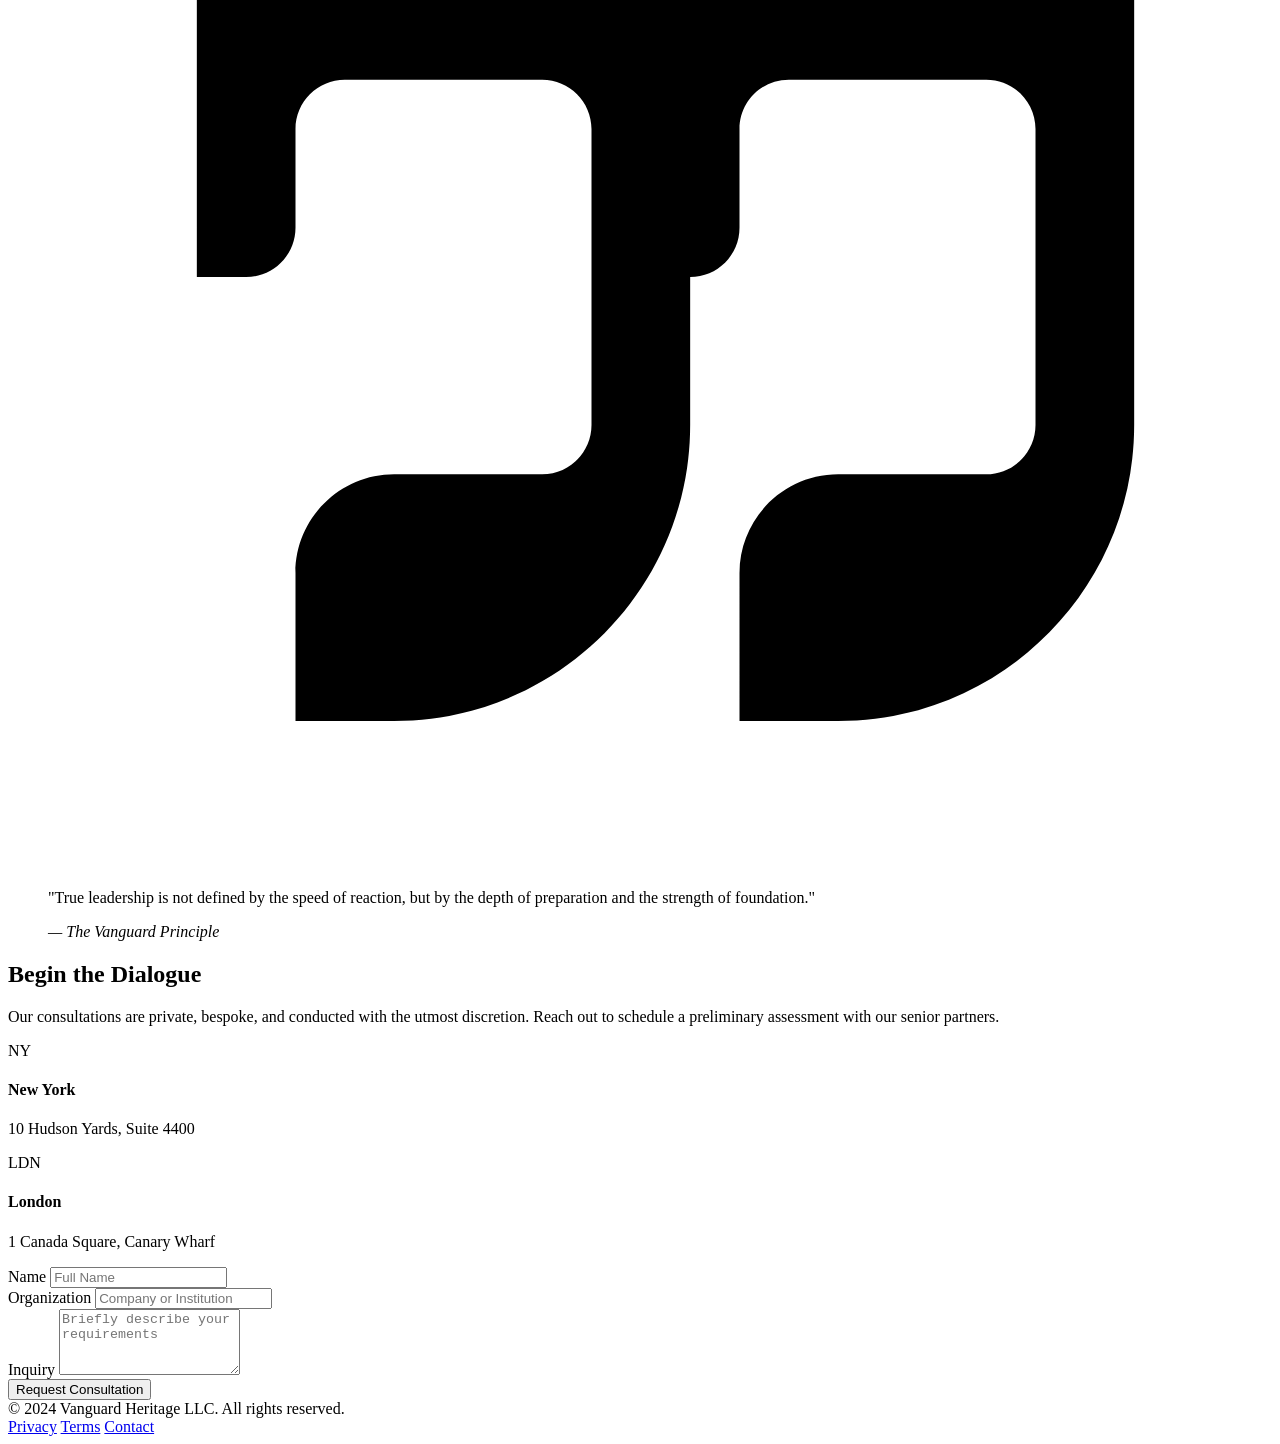
==== commit d6a33400: "Initial website build with strategic consultancy landing page * Created comprehensive index.html wit" ====
--- a/index.html
+++ b/index.html
@@ -1,267 +1,306 @@
 <!DOCTYPE html>
-<html lang="en">
+<html lang="en" class="scroll-smooth">
 <head>
     <meta charset="UTF-8">
     <meta name="viewport" content="width=device-width, initial-scale=1.0">
-    <title>Weather Web App</title>
-    <link rel="stylesheet" href="styles.css">
-    <!-- Leaflet CSS for interactive maps -->
-    <link rel="stylesheet" href="https://unpkg.com/leaflet@1.9.4/dist/leaflet.css" />
-    <!-- Chart.js for trend charts -->
-    <script src="https://cdn.jsdelivr.net/npm/chart.js"></script>
+    <title>Vanguard Heritage | Strategic Consultancy</title>
+    <script src="https://cdn.tailwindcss.com"></script>
+    <link rel="preconnect" href="https://fonts.googleapis.com">
+    <link rel="preconnect" href="https://fonts.gstatic.com" crossorigin>
+    <link href="https://fonts.googleapis.com/css2?family=Playfair+Display:ital,wght@0,400;0,600;0,700;1,400&family=Inter:wght@300;400;500;600&display=swap" rel="stylesheet">
+    <script>
+        tailwind.config = {
+            theme: {
+                extend: {
+                    colors: {
+                        'corp-navy': '#0f172a',
+                        'corp-slate': '#334155',
+                        'corp-gold': '#ca8a04',
+                        'corp-cream': '#f8fafc',
+                        'corp-border': '#e2e8f0',
+                    },
+                    fontFamily: {
+                        sans: ['Inter', 'sans-serif'],
+                        serif: ['Playfair Display', 'serif'],
+                    },
+                    backgroundImage: {
+                        'hero-pattern': "linear-gradient(to right bottom, rgba(15, 23, 42, 0.95), rgba(15, 23, 42, 0.8)), url('https://images.unsplash.com/photo-1497366216548-37526070297c?auto=format&fit=crop&q=80&w=2301')",
+                    }
+                }
+            }
+        }
+    </script>
+    <style>
+        .fade-in-up {
+            opacity: 0;
+            transform: translateY(20px);
+            transition: opacity 0.8s ease-out, transform 0.8s ease-out;
+        }
+        .fade-in-up.visible {
+            opacity: 1;
+            transform: translateY(0);
+        }
+        .gold-line {
+            width: 0;
+            transition: width 1s ease-out;
+        }
+        .visible .gold-line {
+            width: 60px;
+        }
+    </style>
 </head>
-<body class="light-mode">
-    <!-- Weather Background -->
-    <div id="weatherBackground" class="weather-background clear-sky"></div>
-    
-    <div class="container">
-        <header>
-            <div class="header-top">
-                <h1>🌤️ Weather Dashboard</h1>
-                <div class="header-actions">
-                    <button id="themeToggle" title="Toggle dark/light mode">🌙</button>
-                    <button id="customizeBtn" title="Customize dashboard">⚙️</button>
-                </div>
-            </div>
-            <p class="subtitle">Real-time weather information for any location</p>
-        </header>
-
-        <!-- Multi-city Navigation -->
-        <section class="cities-section">
-            <div class="cities-container" id="citiesContainer">
-                <!-- Saved cities will be inserted here -->
-            </div>
-            <button id="addCityBtn" class="add-city-btn" title="Add new city">➕ Add City</button>
-        </section>
-
-        <div class="search-section">
-            <div class="search-box">
-                <input type="text" id="locationInput" placeholder="Enter city name..." />
-                <button id="searchBtn">Search</button>
-                <button id="locationBtn" title="Use my location">📍</button>
-            </div>
-        </div>
-
-        <!-- Customization Panel -->
-        <div id="customizePanel" class="customize-panel hidden">
-            <h3>🎨 Customize Your Dashboard</h3>
-            <p class="customize-hint">Drag and drop cards to reorder, toggle visibility</p>
-            <div class="cards-grid" id="cardsGrid">
-                <!-- Cards for customization will be inserted here -->
-            </div>
-            <div class="customize-actions">
-                <button id="saveCustomizeBtn" class="primary-btn">Save Layout</button>
-                <button id="resetLayoutBtn" class="secondary-btn">Reset to Default</button>
-                <button id="closeCustomizeBtn" class="secondary-btn">Close</button>
-            </div>
-        </div>
-
-        <div id="loading" class="loading hidden">
-            <div class="spinner"></div>
-            <p>Loading weather data...</p>
-        </div>
-
-        <div id="error" class="error-message hidden"></div>
-
-        <!-- Achievements/Badges Section -->
-        <section class="achievements-section" id="achievementsSection">
-            <h2>🏆 Achievements</h2>
-            <div class="badges-container" id="badgesContainer">
-                <!-- Badges will be inserted here -->
-            </div>
-        </section>
-
-        <div id="weatherData" class="weather-data hidden">
-            <!-- Current Weather -->
-            <section class="current-weather card-section" data-card="current">
-                <h2>Current Weather</h2>
-                <div class="weather-card main">
-                    <div class="location-info">
-                        <h3 id="cityName">--</h3>
-                        <p id="countryCode">--</p>
-                        <p id="localTime">--</p>
-                    </div>
-                    <div class="weather-main">
-                        <img id="weatherIcon" src="" alt="Weather icon" />
-                        <div class="temperature">
-                            <span id="temp">--</span>
-                            <span class="unit">°C</span>
-                        </div>
-                        <p id="weatherDesc">--</p>
-                        <p class="funny-desc" id="funnyDesc"></p>
-                    </div>
-                    <div class="weather-details">
-                        <div class="detail-item">
-                            <span class="icon">🌡️</span>
+<body class="font-sans text-corp-slate bg-corp-cream antialiased selection:bg-corp-gold selection:text-white">
+
+    <!-- Navigation -->
+    <nav class="fixed w-full z-50 bg-white/90 backdrop-blur-md border-b border-corp-border transition-all duration-300" id="navbar">
+        <div class="max-w-7xl mx-auto px-6 lg:px-8">
+            <div class="flex justify-between items-center h-24">
+                <div class="flex-shrink-0 flex items-center gap-3">
+                    <div class="w-8 h-8 bg-corp-navy flex items-center justify-center">
+                        <span class="text-corp-gold font-serif font-bold text-xl">V</span>
+                    </div>
+                    <span class="font-serif font-bold text-xl tracking-tight text-corp-navy">VANGUARD HERITAGE</span>
+                </div>
+                <div class="hidden md:flex space-x-12">
+                    <a href="#expertise" class="text-sm font-medium uppercase tracking-widest hover:text-corp-gold transition-colors">Expertise</a>
+                    <a href="#approach" class="text-sm font-medium uppercase tracking-widest hover:text-corp-gold transition-colors">Approach</a>
+                    <a href="#legacy" class="text-sm font-medium uppercase tracking-widest hover:text-corp-gold transition-colors">Legacy</a>
+                </div>
+                <div>
+                    <a href="#contact" class="px-6 py-3 bg-corp-navy text-white text-sm font-medium uppercase tracking-widest hover:bg-corp-gold transition-colors duration-300">
+                        Inquire
+                    </a>
+                </div>
+            </div>
+        </div>
+    </nav>
+
+    <!-- Hero Section -->
+    <header class="relative h-screen flex items-center justify-center bg-hero-pattern bg-cover bg-center bg-fixed">
+        <div class="absolute inset-0 bg-corp-navy/40"></div>
+        <div class="relative z-10 max-w-5xl mx-auto px-6 text-center fade-in-up">
+            <p class="text-corp-gold font-medium uppercase tracking-[0.2em] mb-6">Established Excellence</p>
+            <h1 class="font-serif text-5xl md:text-7xl lg:text-8xl text-white leading-tight mb-8">
+                Stewarding Legacy.<br>
+                <span class="italic font-light">Securing Future.</span>
+            </h1>
+            <div class="gold-line h-px bg-corp-gold mx-auto mb-10"></div>
+            <p class="text-lg md:text-xl text-slate-300 max-w-2xl mx-auto font-light leading-relaxed">
+                We provide sovereign-grade strategic counsel for institutions navigating the complexities of global transformation.
+            </p>
+        </div>
+        <div class="absolute bottom-10 left-1/2 -translate-x-1/2 animate-bounce">
+            <svg class="w-6 h-6 text-white/50" fill="none" stroke="currentColor" viewBox="0 0 24 24"><path stroke-linecap="round" stroke-linejoin="round" stroke-width="1" d="M19 14l-7 7m0 0l-7-7m7 7V3"></path></svg>
+        </div>
+    </header>
+
+    <!-- Expertise Section -->
+    <section id="expertise" class="py-24 md:py-32 bg-white">
+        <div class="max-w-7xl mx-auto px-6 lg:px-8">
+            <div class="grid md:grid-cols-2 gap-16 items-center fade-in-up">
+                <div>
+                    <h2 class="font-serif text-4xl md:text-5xl text-corp-navy mb-8">Precision in Every Directive</h2>
+                    <p class="text-corp-slate leading-relaxed mb-6 font-light">
+                        In an era of volatility, clarity is the ultimate currency. Our methodology combines decades of institutional memory with forward-looking analytics to forge paths where others see only obstacles.
+                    </p>
+                    <p class="text-corp-slate leading-relaxed mb-10 font-light">
+                        We do not offer fleeting trends; we build enduring frameworks for growth, governance, and resilience.
+                    </p>
+                    <ul class="space-y-4">
+                        <li class="flex items-center gap-4">
+                            <span class="w-2 h-2 bg-corp-gold"></span>
+                            <span class="uppercase tracking-widest text-sm font-medium text-corp-navy">Corporate Governance</span>
+                        </li>
+                        <li class="flex items-center gap-4">
+                            <span class="w-2 h-2 bg-corp-gold"></span>
+                            <span class="uppercase tracking-widest text-sm font-medium text-corp-navy">Asset Stewardship</span>
+                        </li>
+                        <li class="flex items-center gap-4">
+                            <span class="w-2 h-2 bg-corp-gold"></span>
+                            <span class="uppercase tracking-widest text-sm font-medium text-corp-navy">Geopolitical Risk</span>
+                        </li>
+                    </ul>
+                </div>
+                <div class="relative h-[600px] bg-slate-100 overflow-hidden">
+                    <img src="https://images.unsplash.com/photo-1486406146926-c627a92ad1ab?auto=format&fit=crop&q=80&w=2070" alt="Architecture" class="absolute inset-0 w-full h-full object-cover grayscale hover:grayscale-0 transition-duration-700">
+                    <div class="absolute inset-0 border border-white/20 m-6 pointer-events-none"></div>
+                </div>
+            </div>
+        </div>
+    </section>
+
+    <!-- Stats / Trust Section -->
+    <section class="py-20 bg-corp-navy text-white border-y border-white/10">
+        <div class="max-w-7xl mx-auto px-6 lg:px-8">
+            <div class="grid grid-cols-2 md:grid-cols-4 gap-12 text-center fade-in-up">
+                <div>
+                    <div class="font-serif text-5xl mb-2 text-corp-gold">40+</div>
+                    <div class="text-xs uppercase tracking-widest text-slate-400">Years of Counsel</div>
+                </div>
+                <div>
+                    <div class="font-serif text-5xl mb-2 text-corp-gold">$50B</div>
+                    <div class="text-xs uppercase tracking-widest text-slate-400">Assets Advised</div>
+                </div>
+                <div>
+                    <div class="font-serif text-5xl mb-2 text-corp-gold">12</div>
+                    <div class="text-xs uppercase tracking-widest text-slate-400">Global Offices</div>
+                </div>
+                <div>
+                    <div class="font-serif text-5xl mb-2 text-corp-gold">100%</div>
+                    <div class="text-xs uppercase tracking-widest text-slate-400">Discretion Guaranteed</div>
+                </div>
+            </div>
+        </div>
+    </section>
+
+    <!-- Approach Section -->
+    <section id="approach" class="py-24 md:py-32 bg-corp-cream">
+        <div class="max-w-4xl mx-auto px-6 lg:px-8 text-center fade-in-up">
+            <p class="text-corp-gold font-medium uppercase tracking-[0.2em] mb-6">Our Philosophy</p>
+            <h2 class="font-serif text-4xl md:text-5xl text-corp-navy mb-12">The Architecture of Trust</h2>
+            
+            <div class="grid md:grid-cols-3 gap-8">
+                <div class="p-8 bg-white border border-corp-border hover:border-corp-gold transition-colors duration-500 group">
+                    <div class="w-12 h-12 bg-corp-cream rounded-full flex items-center justify-center mb-6 mx-auto group-hover:bg-corp-gold group-hover:text-white transition-colors">
+                        <svg class="w-6 h-6" fill="none" stroke="currentColor" viewBox="0 0 24 24"><path stroke-linecap="round" stroke-linejoin="round" stroke-width="1.5" d="M19 21V5a2 2 0 00-2-2H7a2 2 0 00-2 2v16m14 0h2m-2 0h-5m-9 0H3m2 0h5M9 7h1m-1 4h1m4-4h1m-1 4h1m-5 10v-5a1 1 0 011-1h2a1 1 0 011 1v5m-4 0h4"></path></svg>
+                    </div>
+                    <h3 class="font-serif text-xl text-corp-navy mb-4">Foundational Stability</h3>
+                    <p class="text-sm text-corp-slate leading-relaxed font-light">We begin by reinforcing the core structures of your enterprise, ensuring a bedrock of operational integrity.</p>
+                </div>
+                
+                <div class="p-8 bg-white border border-corp-border hover:border-corp-gold transition-colors duration-500 group">
+                    <div class="w-12 h-12 bg-corp-cream rounded-full flex items-center justify-center mb-6 mx-auto group-hover:bg-corp-gold group-hover:text-white transition-colors">
+                        <svg class="w-6 h-6" fill="none" stroke="currentColor" viewBox="0 0 24 24"><path stroke-linecap="round" stroke-linejoin="round" stroke-width="1.5" d="M9 12l2 2 4-4m6 2a9 9 0 11-18 0 9 9 0 0118 0z"></path></svg>
+                    </div>
+                    <h3 class="font-serif text-xl text-corp-navy mb-4">Strategic Clarity</h3>
+                    <p class="text-sm text-corp-slate leading-relaxed font-light">Cutting through noise to identify the singular opportunities that drive long-term value creation.</p>
+                </div>
+
+                <div class="p-8 bg-white border border-corp-border hover:border-corp-gold transition-colors duration-500 group">
+                    <div class="w-12 h-12 bg-corp-cream rounded-full flex items-center justify-center mb-6 mx-auto group-hover:bg-corp-gold group-hover:text-white transition-colors">
+                        <svg class="w-6 h-6" fill="none" stroke="currentColor" viewBox="0 0 24 24"><path stroke-linecap="round" stroke-linejoin="round" stroke-width="1.5" d="M12 8v4l3 3m6-3a9 9 0 11-18 0 9 9 0 0118 0z"></path></svg>
+                    </div>
+                    <h3 class="font-serif text-xl text-corp-navy mb-4">Enduring Legacy</h3>
+                    <p class="text-sm text-corp-slate leading-relaxed font-light">Crafting strategies that outlast market cycles, securing your position for generations to come.</p>
+                </div>
+            </div>
+        </div>
+    </section>
+
+    <!-- Quote / Atmosphere Section -->
+    <section class="py-24 bg-white relative overflow-hidden">
+        <div class="absolute top-0 right-0 -mr-20 -mt-20 w-96 h-96 bg-corp-cream rounded-full blur-3xl opacity-50"></div>
+        <div class="max-w-5xl mx-auto px-6 lg:px-8 relative z-10 fade-in-up">
+            <blockquote class="text-center">
+                <svg class="w-12 h-12 text-corp-gold mx-auto mb-8 opacity-50" fill="currentColor" viewBox="0 0 24 24"><path d="M14.017 21L14.017 18C14.017 16.8954 14.9124 16 16.017 16H19.017C19.5693 16 20.017 15.5523 20.017 15V9C20.017 8.44772 19.5693 8 19.017 8H15.017C14.4647 8 14.017 8.44772 14.017 9V11C14.017 11.5523 13.5693 12 13.017 12H12.017V5H22.017V15C22.017 18.3137 19.3307 21 16.017 21H14.017ZM5.01691 21L5.01691 18C5.01691 16.8954 5.91234 16 7.01691 16H10.0169C10.5692 16 11.0169 15.5523 11.0169 15V9C11.0169 8.44772 10.5692 8 10.0169 8H6.01691C5.46462 8 5.01691 8.44772 5.01691 9V11C5.01691 11.5523 4.56919 12 4.01691 12H3.01691V5H13.0169V15C13.0169 18.3137 10.3306 21 7.01691 21H5.01691Z"></path></svg>
+                <p class="font-serif text-3xl md:text-4xl italic text-corp-navy leading-relaxed mb-8">
+                    "True leadership is not defined by the speed of reaction, but by the depth of preparation and the strength of foundation."
+                </p>
+                <cite class="not-italic text-sm uppercase tracking-widest text-corp-slate">— The Vanguard Principle</cite>
+            </blockquote>
+        </div>
+    </section>
+
+    <!-- Contact / CTA Section -->
+    <section id="contact" class="py-24 md:py-32 bg-corp-navy text-white">
+        <div class="max-w-7xl mx-auto px-6 lg:px-8">
+            <div class="grid md:grid-cols-2 gap-16 fade-in-up">
+                <div>
+                    <h2 class="font-serif text-4xl md:text-5xl mb-6">Begin the Dialogue</h2>
+                    <p class="text-slate-400 font-light leading-relaxed mb-12 max-w-md">
+                        Our consultations are private, bespoke, and conducted with the utmost discretion. Reach out to schedule a preliminary assessment with our senior partners.
+                    </p>
+                    <div class="space-y-6">
+                        <div class="flex items-start gap-4">
+                            <div class="w-10 h-10 border border-white/20 flex items-center justify-center flex-shrink-0">
+                                <span class="text-corp-gold font-serif">NY</span>
+                            </div>
                             <div>
-                                <p>Feels Like</p>
-                                <strong id="feelsLike">--°C</strong>
+                                <h4 class="font-medium text-white">New York</h4>
+                                <p class="text-sm text-slate-400 font-light">10 Hudson Yards, Suite 4400</p>
                             </div>
                         </div>
-                        <div class="detail-item">
-                            <span class="icon">💧</span>
+                        <div class="flex items-start gap-4">
+                            <div class="w-10 h-10 border border-white/20 flex items-center justify-center flex-shrink-0">
+                                <span class="text-corp-gold font-serif">LDN</span>
+                            </div>
                             <div>
-                                <p>Humidity</p>
-                                <strong id="humidity">--%</strong>
+                                <h4 class="font-medium text-white">London</h4>
+                                <p class="text-sm text-slate-400 font-light">1 Canada Square, Canary Wharf</p>
                             </div>
                         </div>
-                        <div class="detail-item">
-                            <span class="icon">💨</span>
-                            <div>
-                                <p>Wind Speed</p>
-                                <strong id="windSpeed">-- km/h</strong>
-                            </div>
-                        </div>
-                        <div class="detail-item">
-                            <span class="icon">🧭</span>
-                            <div>
-                                <p>Wind Direction</p>
-                                <strong id="windDir">--</strong>
-                            </div>
-                        </div>
-                        <div class="detail-item">
-                            <span class="icon">🌫️</span>
-                            <div>
-                                <p>Visibility</p>
-                                <strong id="visibility">-- km</strong>
-                            </div>
-                        </div>
-                        <div class="detail-item">
-                            <span class="icon">📊</span>
-                            <div>
-                                <p>Pressure</p>
-                                <strong id="pressure">-- hPa</strong>
-                            </div>
-                        </div>
-                        <div class="detail-item">
-                            <span class="icon">☁️</span>
-                            <div>
-                                <p>Cloudiness</p>
-                                <strong id="clouds">--%</strong>
-                            </div>
-                        </div>
-                        <div class="detail-item">
-                            <span class="icon">🌅</span>
-                            <div>
-                                <p>Sunrise</p>
-                                <strong id="sunrise">--:--</strong>
-                            </div>
-                        </div>
-                        <div class="detail-item">
-                            <span class="icon">🌇</span>
-                            <div>
-                                <p>Sunset</p>
-                                <strong id="sunset">--:--</strong>
-                            </div>
-                        </div>
-                    </div>
-                </div>
-            </section>
-
-            <!-- Hourly Forecast -->
-            <section class="forecast-section card-section" data-card="hourly">
-                <h2>Hourly Forecast (Next 24 Hours)</h2>
-                <div class="forecast-container" id="hourlyForecast">
-                    <!-- Hourly forecast cards will be inserted here -->
-                </div>
-            </section>
-
-            <!-- Daily Forecast -->
-            <section class="forecast-section card-section" data-card="daily">
-                <h2>7-Day Forecast</h2>
-                <div class="daily-forecast" id="dailyForecast">
-                    <!-- Daily forecast cards will be inserted here -->
-                </div>
-            </section>
-
-            <!-- Air Quality -->
-            <section class="air-quality-section card-section" data-card="aqi">
-                <h2>Air Quality</h2>
-                <div class="weather-card">
-                    <div class="aqi-display">
-                        <div class="aqi-value" id="aqiValue">--</div>
-                        <div class="aqi-info">
-                            <p id="aqiCategory">--</p>
-                            <p id="aqiDescription">--</p>
-                        </div>
-                    </div>
-                    <div class="pollutants">
-                        <div class="pollutant">
-                            <span>PM2.5</span>
-                            <strong id="pm25">-- μg/m³</strong>
-                        </div>
-                        <div class="pollutant">
-                            <span>PM10</span>
-                            <strong id="pm10">-- μg/m³</strong>
-                        </div>
-                        <div class="pollutant">
-                            <span>O₃</span>
-                            <strong id="o3">-- μg/m³</strong>
-                        </div>
-                        <div class="pollutant">
-                            <span>NO₂</span>
-                            <strong id="no2">-- μg/m³</strong>
-                        </div>
-                        <div class="pollutant">
-                            <span>SO₂</span>
-                            <strong id="so2">-- μg/m³</strong>
-                        </div>
-                        <div class="pollutant">
-                            <span>CO</span>
-                            <strong id="co">-- μg/m³</strong>
-                        </div>
-                    </div>
-                </div>
-            </section>
-
-            <!-- Interactive Radar Map -->
-            <section class="radar-map-section card-section" data-card="radar">
-                <h2>🗺️ Interactive Weather Map</h2>
-                <div class="map-controls">
-                    <button class="map-layer-btn active" data-layer="precipitation">🌧️ Precipitation</button>
-                    <button class="map-layer-btn" data-layer="temperature">🌡️ Temperature</button>
-                    <button class="map-layer-btn" data-layer="wind">💨 Wind</button>
-                    <button class="map-layer-btn" data-layer="clouds">☁️ Cloud Cover</button>
-                    <button class="map-layer-btn" data-layer="lightning">⚡ Lightning</button>
-                    <button class="map-layer-btn" data-layer="snowfall">❄️ Snowfall</button>
-                </div>
-                <div id="weatherMap" class="weather-map"></div>
-                <p class="map-hint">Pinch to zoom, drag to pan. Click markers for details.</p>
-            </section>
-
-            <!-- Trend Charts -->
-            <section class="trend-charts-section card-section" data-card="charts">
-                <h2>📈 Weather Trends</h2>
-                <div class="chart-tabs">
-                    <button class="chart-tab-btn active" data-chart="temperature">Temperature</button>
-                    <button class="chart-tab-btn" data-chart="precipitation">Precipitation</button>
-                    <button class="chart-tab-btn" data-chart="wind">Wind Speed</button>
-                </div>
-                <div class="chart-container">
-                    <canvas id="weatherChart"></canvas>
-                </div>
-                <div class="chart-timeframe">
-                    <button class="timeframe-btn active" data-hours="24">24 Hours</button>
-                    <button class="timeframe-btn" data-hours="168">7 Days</button>
-                </div>
-            </section>
-        </div>
-    </div>
-
-    <!-- Add City Modal -->
-    <div id="addCityModal" class="modal hidden">
-        <div class="modal-content">
-            <h3>🌍 Add New City</h3>
-            <input type="text" id="newCityInput" placeholder="Enter city name..." />
-            <div class="modal-actions">
-                <button id="confirmAddCityBtn" class="primary-btn">Add City</button>
-                <button id="cancelAddCityBtn" class="secondary-btn">Cancel</button>
-            </div>
-        </div>
-    </div>
-
-    <!-- Leaflet JS for interactive maps -->
-    <script src="https://unpkg.com/leaflet@1.9.4/dist/leaflet.js"></script>
-    <script src="app.js"></script>
+                    </div>
+                </div>
+                
+                <div class="bg-white/5 p-8 md:p-12 border border-white/10 backdrop-blur-sm">
+                    <form class="space-y-6">
+                        <div>
+                            <label class="block text-xs uppercase tracking-widest text-slate-400 mb-2">Name</label>
+                            <input type="text" class="w-full bg-transparent border-b border-white/20 py-3 text-white focus:outline-none focus:border-corp-gold transition-colors placeholder-slate-600" placeholder="Full Name">
+                        </div>
+                        <div>
+                            <label class="block text-xs uppercase tracking-widest text-slate-400 mb-2">Organization</label>
+                            <input type="text" class="w-full bg-transparent border-b border-white/20 py-3 text-white focus:outline-none focus:border-corp-gold transition-colors placeholder-slate-600" placeholder="Company or Institution">
+                        </div>
+                        <div>
+                            <label class="block text-xs uppercase tracking-widest text-slate-400 mb-2">Inquiry</label>
+                            <textarea rows="4" class="w-full bg-transparent border-b border-white/20 py-3 text-white focus:outline-none focus:border-corp-gold transition-colors placeholder-slate-600" placeholder="Briefly describe your requirements"></textarea>
+                        </div>
+                        <button type="submit" class="w-full bg-corp-gold text-corp-navy font-medium uppercase tracking-widest py-4 hover:bg-white transition-colors duration-300 mt-4">
+                            Request Consultation
+                        </button>
+                    </form>
+                </div>
+            </div>
+        </div>
+    </section>
+
+    <!-- Footer -->
+    <footer class="bg-corp-navy border-t border-white/10 py-12">
+        <div class="max-w-7xl mx-auto px-6 lg:px-8 flex flex-col md:flex-row justify-between items-center gap-6">
+            <div class="text-sm text-slate-500 font-light">
+                &copy; 2024 Vanguard Heritage LLC. All rights reserved.
+            </div>
+            <div class="flex space-x-8 text-sm uppercase tracking-widest text-slate-500 font-light">
+                <a href="#" class="hover:text-corp-gold transition-colors">Privacy</a>
+                <a href="#" class="hover:text-corp-gold transition-colors">Terms</a>
+                <a href="#" class="hover:text-corp-gold transition-colors">Contact</a>
+            </div>
+        </div>
+    </footer>
+
+    <script>
+        // Intersection Observer for fade-in animations
+        const observerOptions = {
+            root: null,
+            rootMargin: '0px',
+            threshold: 0.1
+        };
+
+        const observer = new IntersectionObserver((entries, observer) => {
+            entries.forEach(entry => {
+                if (entry.isIntersecting) {
+                    entry.target.classList.add('visible');
+                    observer.unobserve(entry.target);
+                }
+            });
+        }, observerOptions);
+
+        document.querySelectorAll('.fade-in-up').forEach(el => {
+            observer.observe(el);
+        });
+
+        // Navbar scroll effect
+        window.addEventListener('scroll', () => {
+            const nav = document.getElementById('navbar');
+            if (window.scrollY > 50) {
+                nav.classList.add('shadow-sm');
+                nav.classList.replace('h-24', 'h-20');
+            } else {
+                nav.classList.remove('shadow-sm');
+                nav.classList.replace('h-20', 'h-24');
+            }
+        });
+    </script>
 </body>
 </html>
